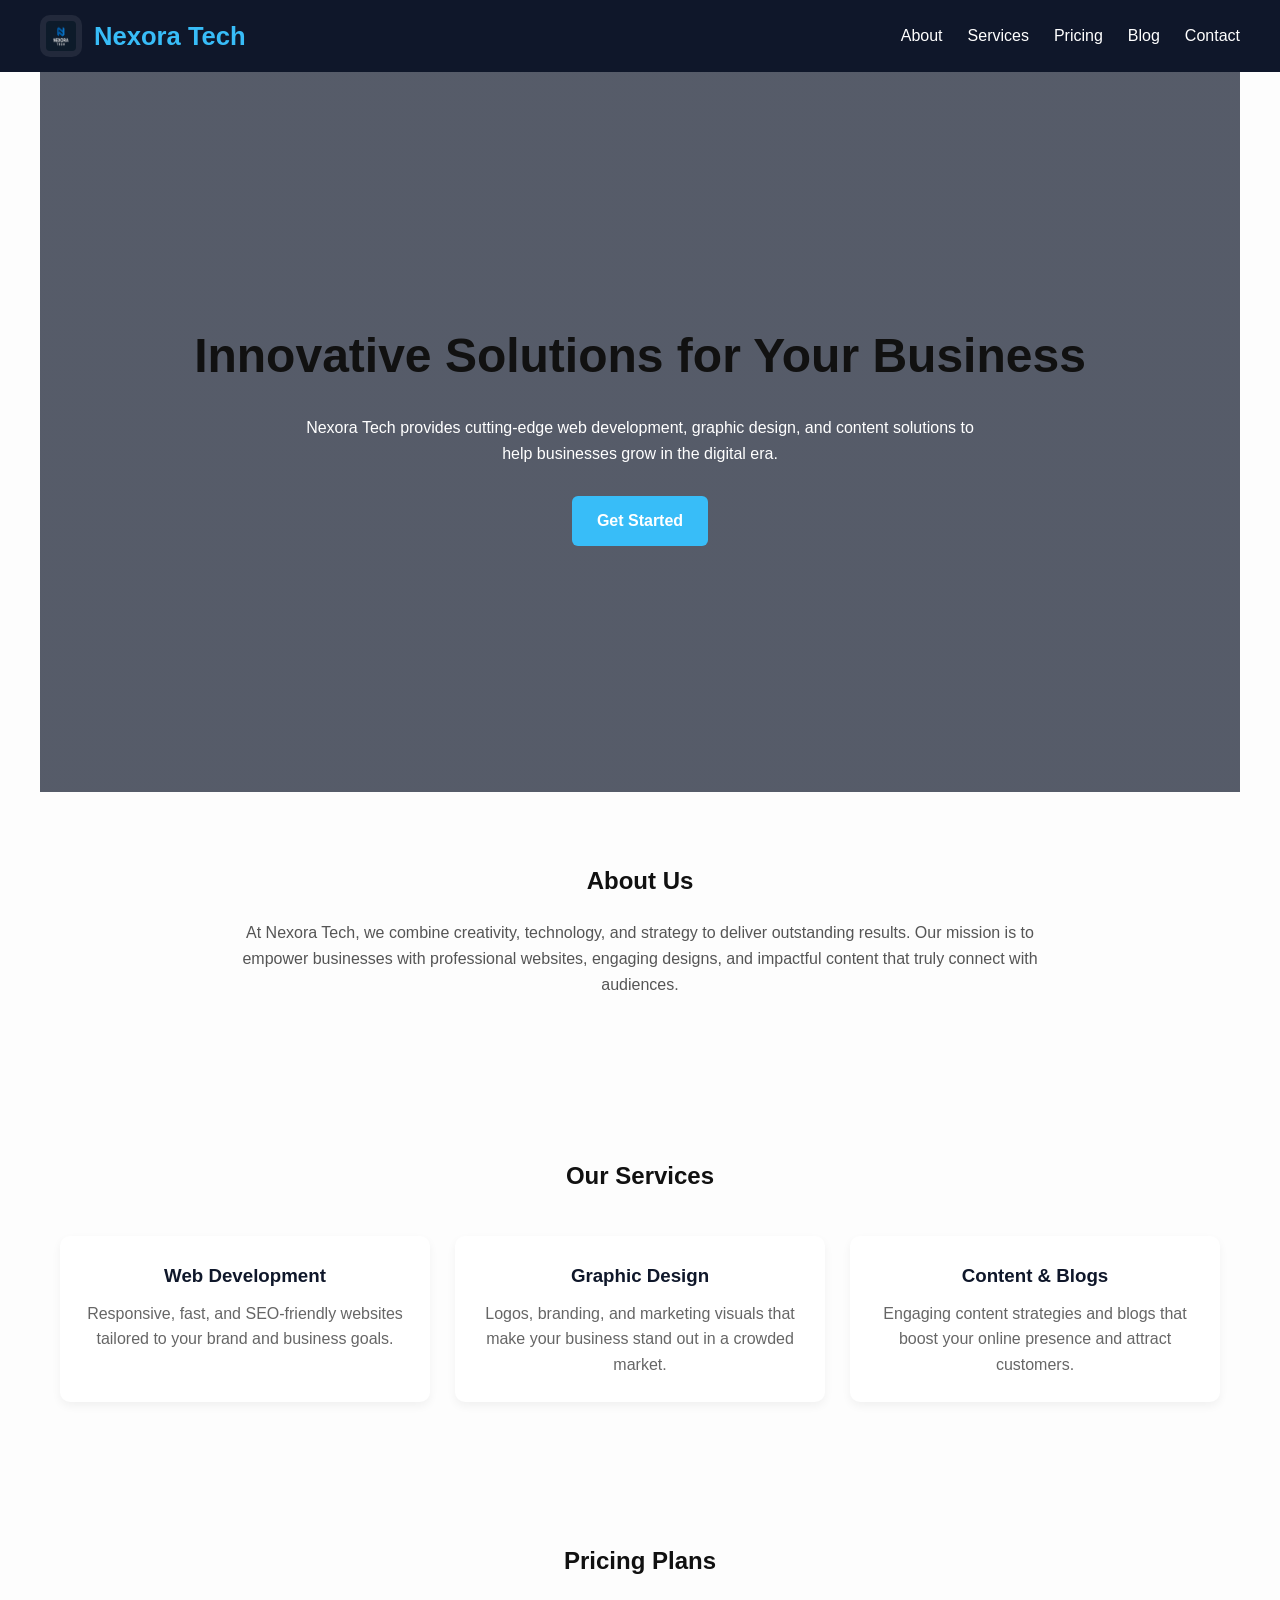
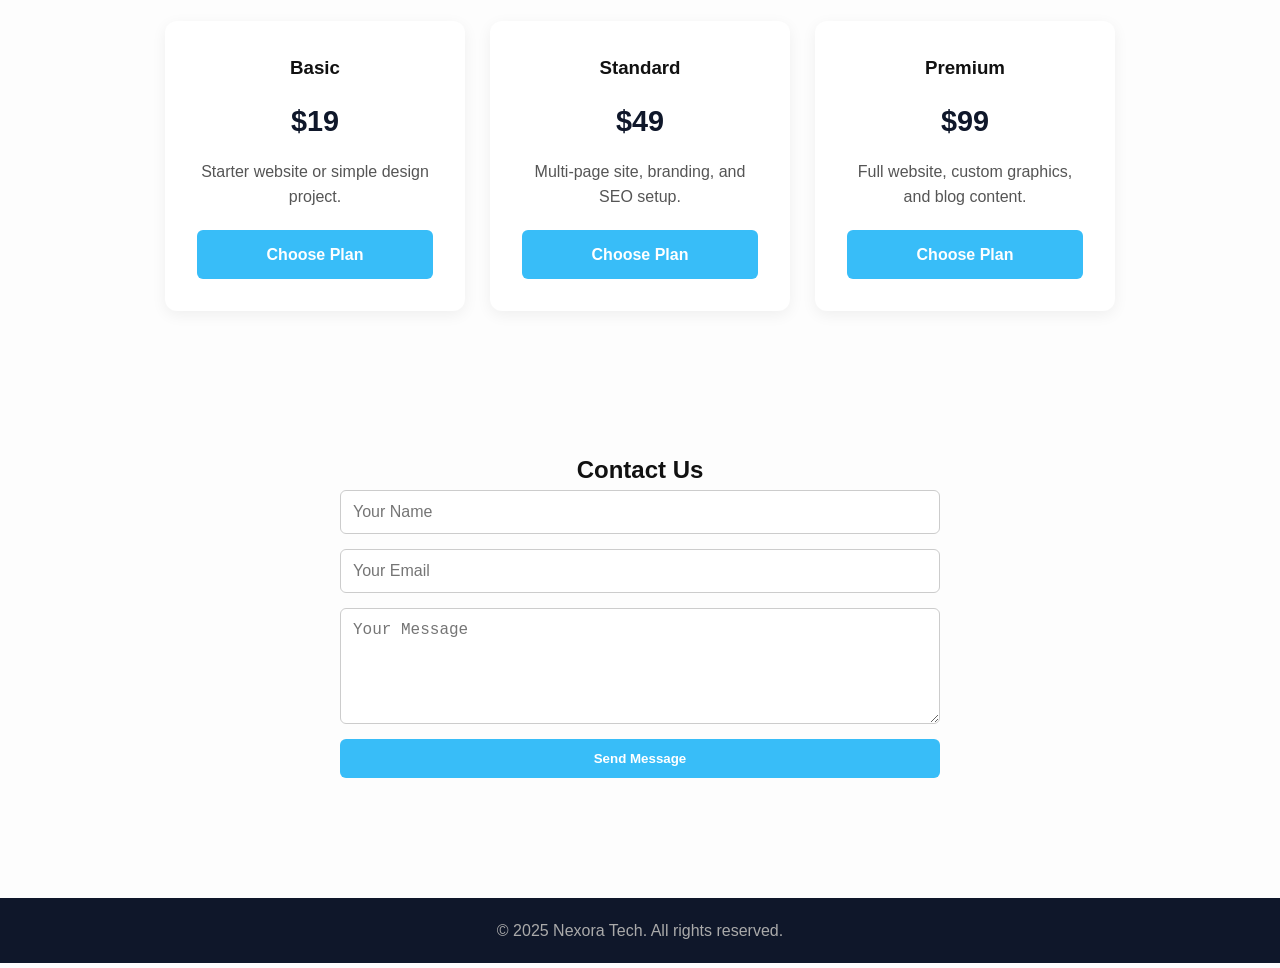
==== index.html @ 10546941 "Add files via upload" ====
<!DOCTYPE html>
<html lang="en">
<head>
  <meta charset="UTF-8">
  <meta name="viewport" content="width=device-width, initial-scale=1.0">
  <title>Nexoza Tech - Professional Services</title>
  <link rel="icon" type="/my com.ico" href="favicon.png">
  <link rel="icon" type="image/x-icon" href="com.ico">


  <style>
    /* ===== Global Styles ===== */
    * { margin: 0; padding: 0; box-sizing: border-box; }
    body { font-family: 'Segoe UI', Tahoma, Geneva, Verdana, sans-serif; color: #333; line-height: 1.6; background: #fdfdfd; }
    h1, h2, h3 { font-weight: 700; color: #111; }
    a { text-decoration: none; color: inherit; }
    section { padding: 70px 20px; max-width: 1200px; margin: auto; }

    /* ===== Header ===== */
    header {
      background: #0f172a;
      color: #fff;
      padding: 15px 40px;
      position: sticky;
      top: 0;
      z-index: 1000;
      display: flex;
      justify-content: space-between;
      align-items: center;
    }
    .brand {
      display: flex;
      align-items: center;
      gap: 12px;
    }
    .brand-logo {
      width: 42px;
      height: 42px;
      object-fit: contain;
      border-radius: 10px;
      background: rgba(255,255,255,0.08);
      padding: 6px;
    }
    header h1 { font-size: 1.6rem; color: #38bdf8; }
    header nav {
      display: flex;
      align-items: center;
    }
    nav ul { list-style: none; display: flex; gap: 25px; }
    nav ul li a { color: #fff; font-weight: 500; transition: color 0.3s; }
    nav ul li a:hover { color: #38bdf8; }
    .menu-toggle {
      display: none;
      border: 0;
      background: transparent;
      color: #fff;
      cursor: pointer;
      padding: 8px;
    }
    .menu-toggle span {
      display: block;
      width: 24px;
      height: 2px;
      margin: 5px 0;
      background: currentColor;
    }
    .menu-toggle:focus-visible, nav a:focus-visible {
      outline: 2px solid #38bdf8;
      outline-offset: 4px;
    }

    /* ===== Hero ===== */
    .hero {
      background: linear-gradient(rgba(15,23,42,0.7), rgba(15,23,42,0.7)), url('https://images.unsplash.com/photo-1556157382-97eda2d62296?q=80&w=1600&auto=format&fit=crop') no-repeat center/cover;
      color: #fff;
      height: 80vh;
      display: flex;
      align-items: center;
      justify-content: center;
      text-align: center;
      flex-direction: column;
      padding: 0 20px;
    }
    .hero h2 { font-size: 3rem; margin-bottom: 20px; }
    .hero p { max-width: 700px; margin-bottom: 30px; }
    .btn {
      display: inline-block;
      padding: 12px 25px;
      background: #38bdf8;
      color: #fff;
      border-radius: 6px;
      font-weight: 600;
      transition: background 0.3s;
    }
    .btn:hover { background: #0284c7; }

    /* ===== About ===== */
    .about { text-align: center; }
    .about p { max-width: 800px; margin: 20px auto; color: #555; }

    /* ===== Services ===== */
    .services { display: grid; grid-template-columns: repeat(auto-fit, minmax(280px, 1fr)); gap: 25px; margin-top: 40px; }
    .service {
      background: #fff;
      padding: 25px;
      border-radius: 10px;
      text-align: center;
      box-shadow: 0 4px 10px rgba(0,0,0,0.05);
      transition: transform 0.3s;
    }
    .service:hover { transform: translateY(-8px); }
    .service h3 { margin-bottom: 10px; color: #0f172a; }
    .service p { color: #666; }

    /* ===== Pricing ===== */
    .pricing { display: flex; flex-wrap: wrap; justify-content: center; gap: 25px; margin-top: 40px; }
    .plan {
      background: #fff;
      padding: 30px;
      border-radius: 12px;
      text-align: center;
      width: 300px;
      box-shadow: 0 4px 15px rgba(0,0,0,0.06);
      transition: transform 0.3s, border 0.3s;
      border: 2px solid transparent;
    }
    .plan:hover { transform: translateY(-8px); border: 2px solid #38bdf8; }
    .plan h3 { margin-bottom: 10px; }
    .plan .price { font-size: 1.8rem; margin: 15px 0; color: #0f172a; font-weight: bold; }
    .plan p { color: #555; margin-bottom: 20px; }
    .plan .btn { width: 100%; }

    /* ===== Contact ===== */
    .contact form { display: grid; gap: 15px; max-width: 600px; margin: auto; }
    .contact input, .contact textarea {
      padding: 12px;
      border: 1px solid #ccc;
      border-radius: 6px;
      font-size: 1rem;
    }
    .contact textarea { resize: vertical; }
    .contact button { border: none; }

    /* ===== Footer ===== */
    footer {
      background: #0f172a;
      color: #aaa;
      text-align: center;
      padding: 20px;
      margin-top: 50px;
    }
    footer p { color: #aaa; }

    /* ===== Responsive Layout ===== */
    @media (max-width: 768px) {
      header {
        padding: 15px 20px;
        position: sticky;
        flex-direction: row;
        gap: 0;
      }
      .menu-toggle { display: block; }
      header nav {
        display: none;
        position: absolute;
        top: 100%;
        left: 0;
        right: 0;
        padding: 12px 20px 18px;
        background: #0f172a;
        box-shadow: 0 8px 12px rgba(0,0,0,0.15);
      }
      header.menu-open nav { display: block; }
      nav ul {
        flex-direction: column;
        align-items: center;
        gap: 12px;
      }
      section { padding: 55px 20px; }
      .hero {
        min-height: 65vh;
        height: auto;
        padding: 70px 20px;
      }
      .hero h2 { font-size: clamp(2rem, 7vw, 2.6rem); }
      .services { grid-template-columns: repeat(auto-fit, minmax(240px, 1fr)); }
      .plan { width: min(100%, 400px); }
    }

    @media (max-width: 480px) {
      header { padding: 14px 16px; }
      header h1 { font-size: 1.4rem; }
      nav ul { gap: 12px; }
      nav ul li a { font-size: 0.9rem; }
      section { padding: 45px 16px; }
      .hero { min-height: 60vh; padding: 60px 16px; }
      .hero h2 { font-size: 2rem; }
      .hero p { margin-bottom: 24px; }
      .services { grid-template-columns: 1fr; gap: 16px; }
      .service, .plan { padding: 22px 18px; }
      .pricing { gap: 16px; }
      .contact input, .contact textarea { font-size: 16px; }
    }
  </style>
</head>
<body>

  <!-- Header -->
  <header>
    <div class="brand" aria-label="Nexora Tech brand logo and name">
      <img class="brand-logo" src="com.ico" alt="Nexora Tech logo">
      <h1>Nexora Tech</h1>
    </div>
    <button class="menu-toggle" type="button" aria-label="Open navigation menu" aria-expanded="false" aria-controls="main-navigation">
      <span></span>
      <span></span>
      <span></span>
    </button>
    <nav id="main-navigation">
      <ul>
        <li><a href="aboutpage.html">About</a></li>
        <li><a href="servicespage.html">Services</a></li>
        <li><a href="pricingpage.html">Pricing</a></li>
        <li><a href="blogpage.html">Blog</a></li>
        <li><a href="contactus page.html">Contact</a></li>
      </ul>
    </nav>
  </header>

  <!-- Hero -->
  <section class="hero">
    <h2>Innovative Solutions for Your Business</h2>
    <p>Nexora Tech provides cutting-edge web development, graphic design, and content solutions to help businesses grow in the digital era.</p>
    <a href="#contact" class="btn">Get Started</a>
  </section>

  <!-- About -->
  <section id="about" class="about">
    <h2>About Us</h2>
    <p>At Nexora Tech, we combine creativity, technology, and strategy to deliver outstanding results. Our mission is to empower businesses with professional websites, engaging designs, and impactful content that truly connect with audiences.</p>
  </section>

  <!-- Services -->
  <section id="services">
    <h2 style="text-align:center;">Our Services</h2>
    <div class="services">
      <div class="service">
        <h3>Web Development</h3>
        <p>Responsive, fast, and SEO-friendly websites tailored to your brand and business goals.</p>
      </div>
      <div class="service">
        <h3>Graphic Design</h3>
        <p>Logos, branding, and marketing visuals that make your business stand out in a crowded market.</p>
      </div>
      <div class="service">
        <h3>Content & Blogs</h3>
        <p>Engaging content strategies and blogs that boost your online presence and attract customers.</p>
      </div>
    </div>
  </section>

  <!-- Pricing -->
  <section id="pricing">
    <h2 style="text-align:center;">Pricing Plans</h2>
    <div class="pricing">
      <div class="plan">
        <h3>Basic</h3>
        <p class="price">$19</p>
        <p>Starter website or simple design project.</p>
        <a href="#contact" class="btn">Choose Plan</a>
      </div>
      <div class="plan">
        <h3>Standard</h3>
        <p class="price">$49</p>
        <p>Multi-page site, branding, and SEO setup.</p>
        <a href="#contact" class="btn">Choose Plan</a>
      </div>
      <div class="plan">
        <h3>Premium</h3>
        <p class="price">$99</p>
        <p>Full website, custom graphics, and blog content.</p>
        <a href="#contact" class="btn">Choose Plan</a>
      </div>
    </div>
  </section>

  <!-- Contact -->
  <section id="contact" class="contact">
    <h2 style="text-align:center;">Contact Us</h2>
    <form onsubmit="event.preventDefault(); alert('Thank you for contacting Nexoza Tech!')">
      <input type="text" placeholder="Your Name" required>
      <input type="email" placeholder="Your Email" required>
      <textarea rows="5" placeholder="Your Message" required></textarea>
      <button type="submit" class="btn">Send Message</button>
    </form>
  </section>

  <!-- Footer -->
  <footer>
    <p>&copy; 2025 Nexora Tech. All rights reserved.</p>
  </footer>

  <script>
    const header = document.querySelector('header');
    const menuToggle = document.querySelector('.menu-toggle');
    const navigationLinks = document.querySelectorAll('#main-navigation a');

    function closeMenu() {
      header.classList.remove('menu-open');
      menuToggle.setAttribute('aria-expanded', 'false');
      menuToggle.setAttribute('aria-label', 'Open navigation menu');
    }

    menuToggle.addEventListener('click', () => {
      const isOpen = menuToggle.getAttribute('aria-expanded') === 'true';
      header.classList.toggle('menu-open', !isOpen);
      menuToggle.setAttribute('aria-expanded', String(!isOpen));
      menuToggle.setAttribute('aria-label', isOpen ? 'Open navigation menu' : 'Close navigation menu');
    });

    navigationLinks.forEach(link => link.addEventListener('click', closeMenu));
    document.addEventListener('keydown', event => {
      if (event.key === 'Escape') closeMenu();
    });
  </script>
</body>
</html>
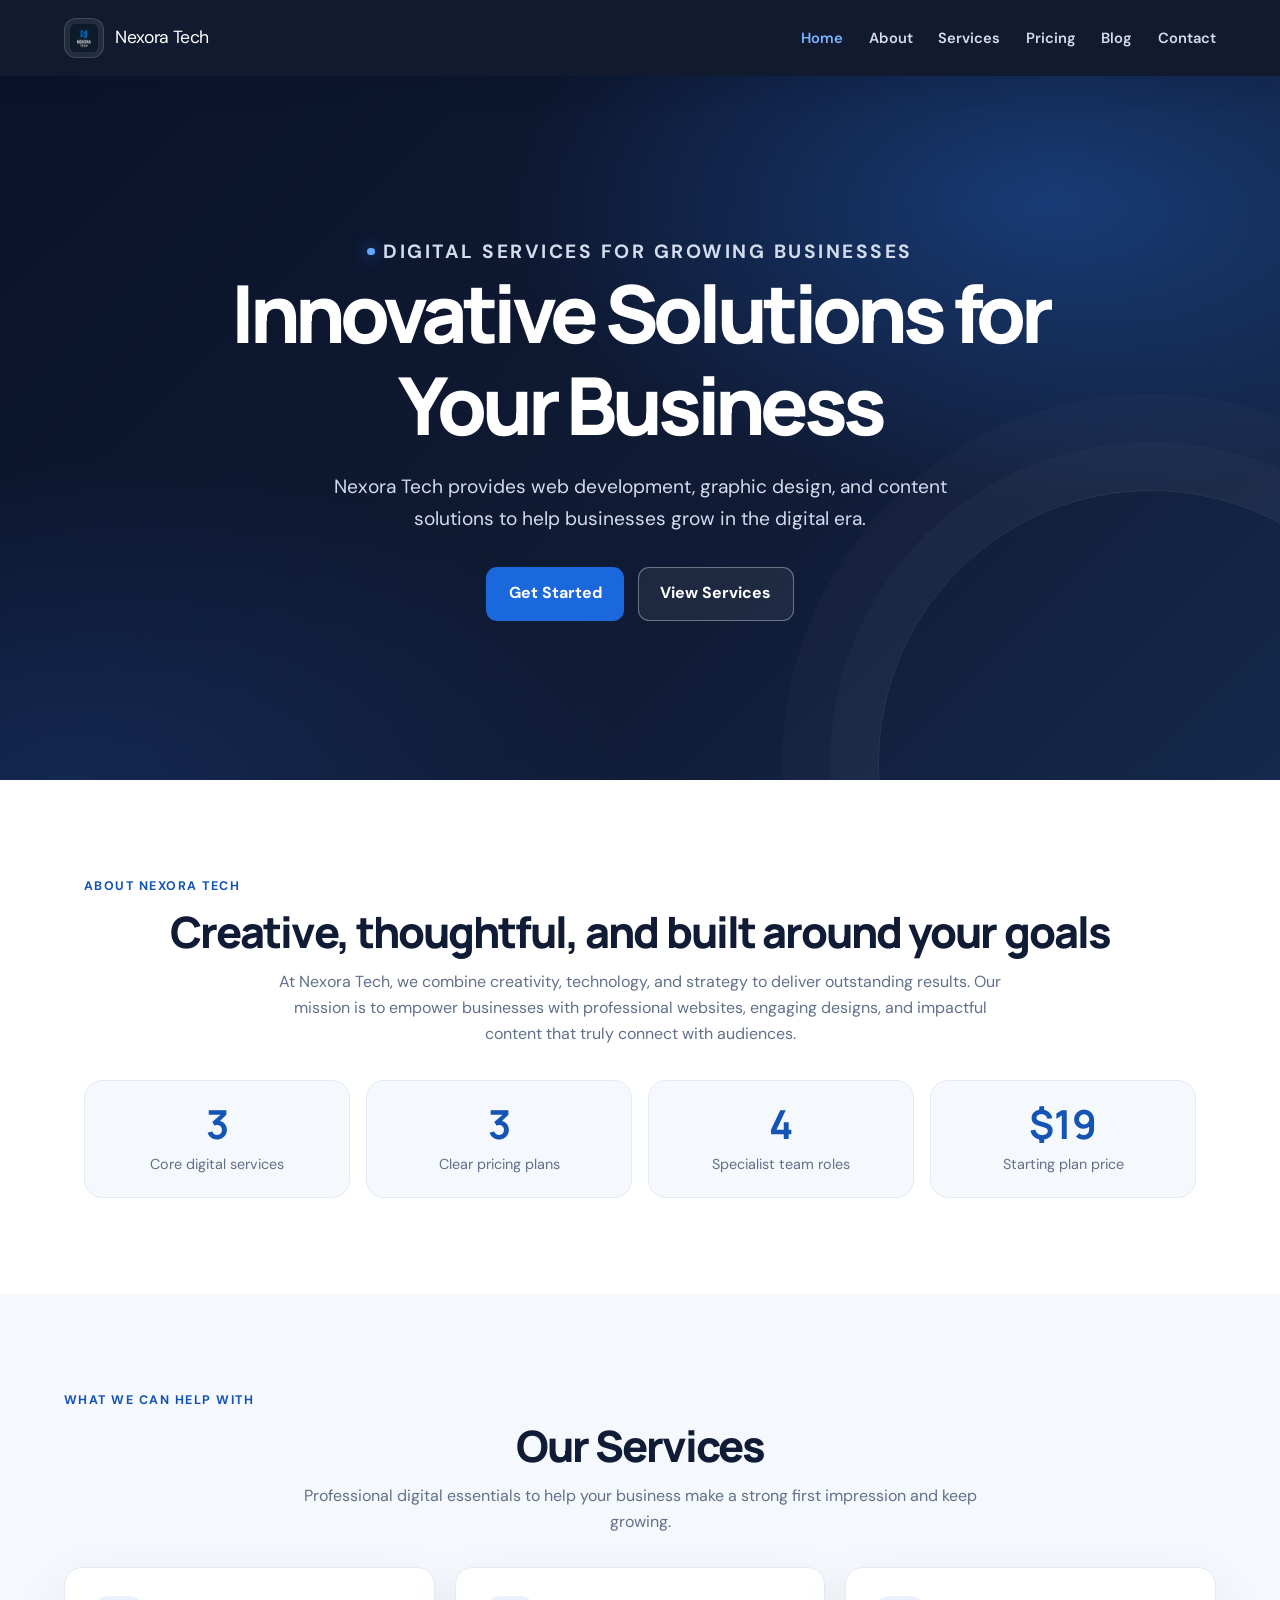
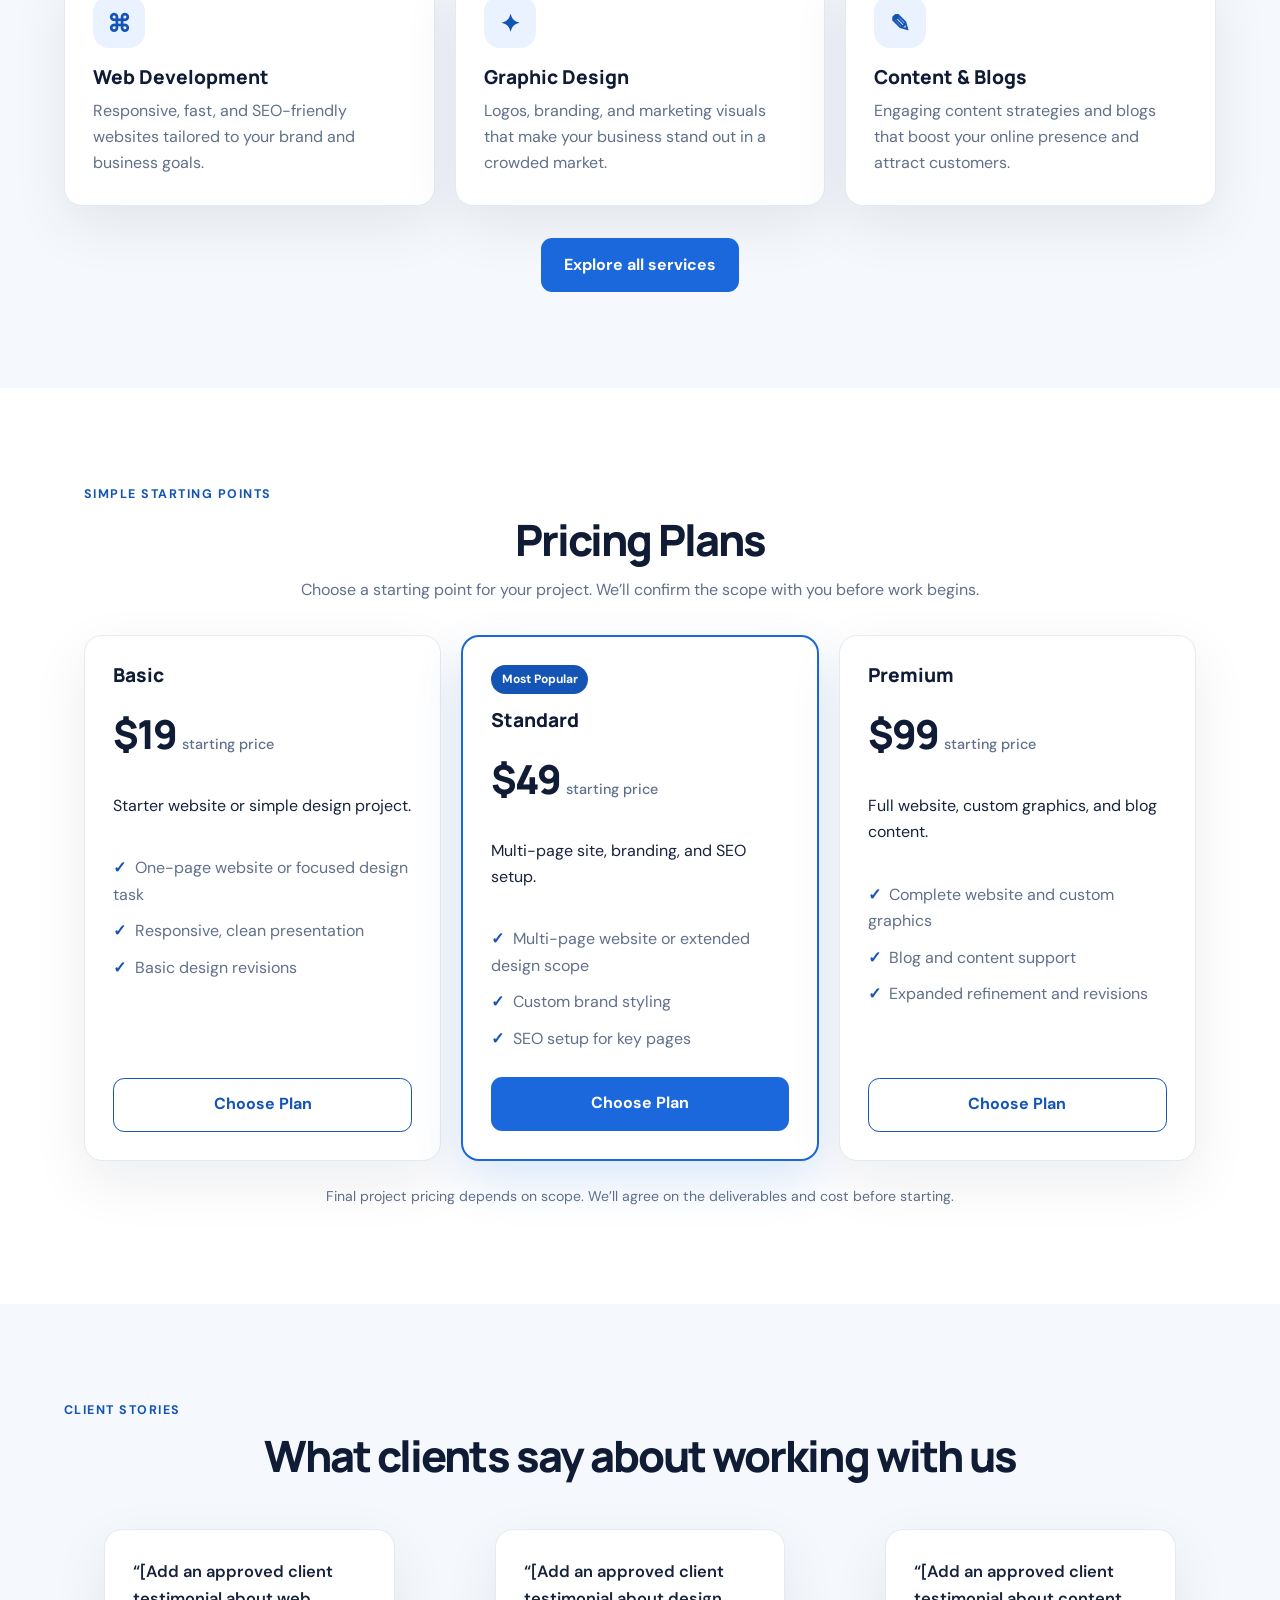
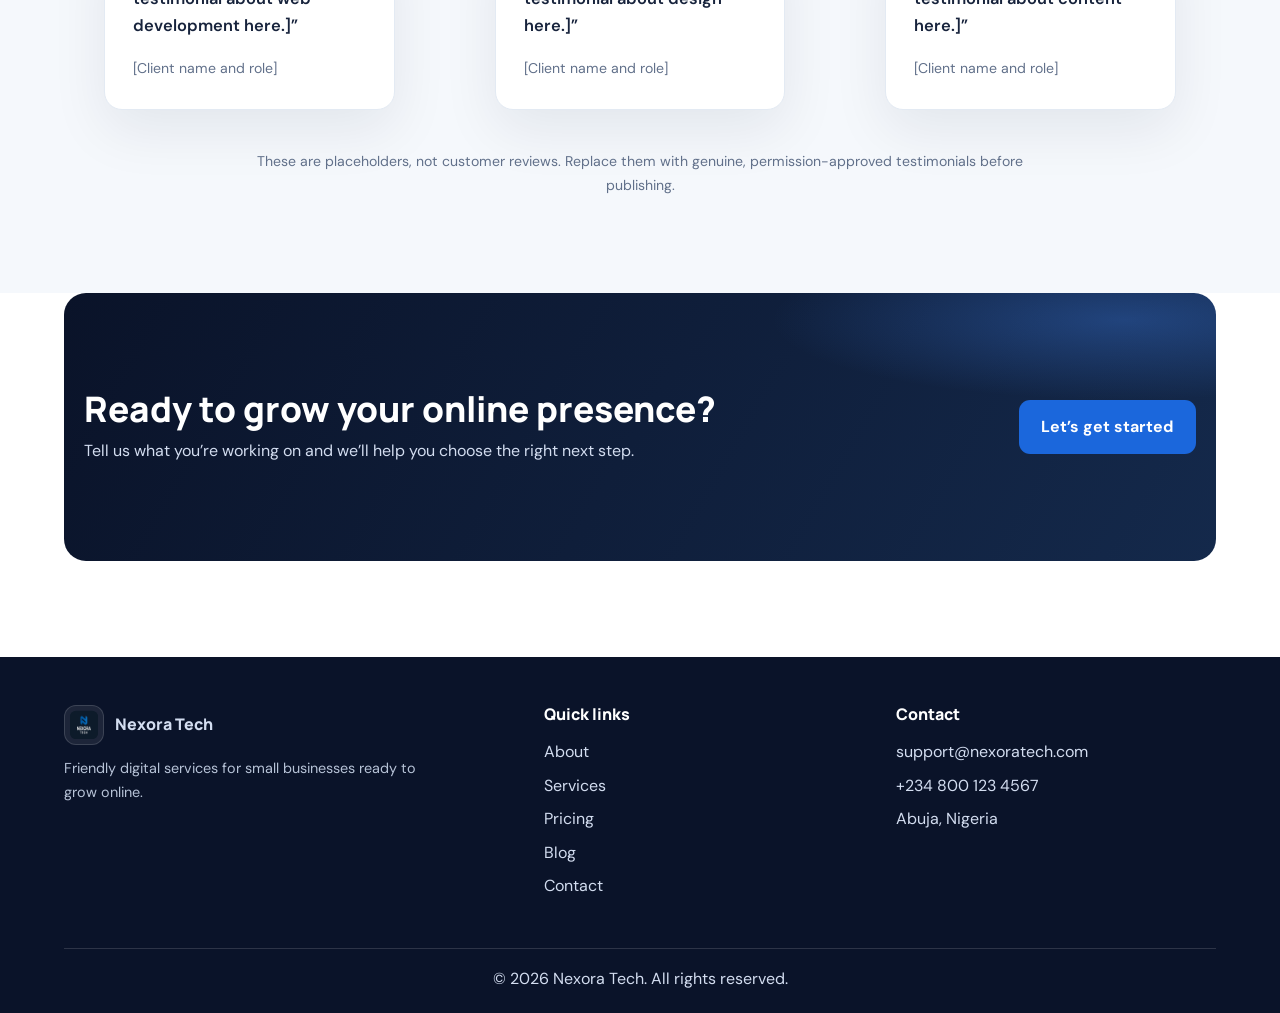
==== commit ffa16614: "Add contact page, JavaScript functionality, and styles - Created a new contact.html page with a form" ====
--- a/index.html
+++ b/index.html
@@ -1,327 +1,151 @@
- <!DOCTYPE html>
-<html lang="en">
-<head>
-  <meta charset="UTF-8">
-  <meta name="viewport" content="width=device-width, initial-scale=1.0">
-  <title>Nexoza Tech - Professional Services</title>
-  <link rel="icon" type="/my com.ico" href="favicon.png">
-  <link rel="icon" type="image/x-icon" href="com.ico">
-
-
-  <style>
-    /* ===== Global Styles ===== */
-    * { margin: 0; padding: 0; box-sizing: border-box; }
-    body { font-family: 'Segoe UI', Tahoma, Geneva, Verdana, sans-serif; color: #333; line-height: 1.6; background: #fdfdfd; }
-    h1, h2, h3 { font-weight: 700; color: #111; }
-    a { text-decoration: none; color: inherit; }
-    section { padding: 70px 20px; max-width: 1200px; margin: auto; }
-
-    /* ===== Header ===== */
-    header {
-      background: #0f172a;
-      color: #fff;
-      padding: 15px 40px;
-      position: sticky;
-      top: 0;
-      z-index: 1000;
-      display: flex;
-      justify-content: space-between;
-      align-items: center;
-    }
-    .brand {
-      display: flex;
-      align-items: center;
-      gap: 12px;
-    }
-    .brand-logo {
-      width: 42px;
-      height: 42px;
-      object-fit: contain;
-      border-radius: 10px;
-      background: rgba(255,255,255,0.08);
-      padding: 6px;
-    }
-    header h1 { font-size: 1.6rem; color: #38bdf8; }
-    header nav {
-      display: flex;
-      align-items: center;
-    }
-    nav ul { list-style: none; display: flex; gap: 25px; }
-    nav ul li a { color: #fff; font-weight: 500; transition: color 0.3s; }
-    nav ul li a:hover { color: #38bdf8; }
-    .menu-toggle {
-      display: none;
-      border: 0;
-      background: transparent;
-      color: #fff;
-      cursor: pointer;
-      padding: 8px;
-    }
-    .menu-toggle span {
-      display: block;
-      width: 24px;
-      height: 2px;
-      margin: 5px 0;
-      background: currentColor;
-    }
-    .menu-toggle:focus-visible, nav a:focus-visible {
-      outline: 2px solid #38bdf8;
-      outline-offset: 4px;
-    }
-
-    /* ===== Hero ===== */
-    .hero {
-      background: linear-gradient(rgba(15,23,42,0.7), rgba(15,23,42,0.7)), url('https://images.unsplash.com/photo-1556157382-97eda2d62296?q=80&w=1600&auto=format&fit=crop') no-repeat center/cover;
-      color: #fff;
-      height: 80vh;
-      display: flex;
-      align-items: center;
-      justify-content: center;
-      text-align: center;
-      flex-direction: column;
-      padding: 0 20px;
-    }
-    .hero h2 { font-size: 3rem; margin-bottom: 20px; }
-    .hero p { max-width: 700px; margin-bottom: 30px; }
-    .btn {
-      display: inline-block;
-      padding: 12px 25px;
-      background: #38bdf8;
-      color: #fff;
-      border-radius: 6px;
-      font-weight: 600;
-      transition: background 0.3s;
-    }
-    .btn:hover { background: #0284c7; }
-
-    /* ===== About ===== */
-    .about { text-align: center; }
-    .about p { max-width: 800px; margin: 20px auto; color: #555; }
-
-    /* ===== Services ===== */
-    .services { display: grid; grid-template-columns: repeat(auto-fit, minmax(280px, 1fr)); gap: 25px; margin-top: 40px; }
-    .service {
-      background: #fff;
-      padding: 25px;
-      border-radius: 10px;
-      text-align: center;
-      box-shadow: 0 4px 10px rgba(0,0,0,0.05);
-      transition: transform 0.3s;
-    }
-    .service:hover { transform: translateY(-8px); }
-    .service h3 { margin-bottom: 10px; color: #0f172a; }
-    .service p { color: #666; }
-
-    /* ===== Pricing ===== */
-    .pricing { display: flex; flex-wrap: wrap; justify-content: center; gap: 25px; margin-top: 40px; }
-    .plan {
-      background: #fff;
-      padding: 30px;
-      border-radius: 12px;
-      text-align: center;
-      width: 300px;
-      box-shadow: 0 4px 15px rgba(0,0,0,0.06);
-      transition: transform 0.3s, border 0.3s;
-      border: 2px solid transparent;
-    }
-    .plan:hover { transform: translateY(-8px); border: 2px solid #38bdf8; }
-    .plan h3 { margin-bottom: 10px; }
-    .plan .price { font-size: 1.8rem; margin: 15px 0; color: #0f172a; font-weight: bold; }
-    .plan p { color: #555; margin-bottom: 20px; }
-    .plan .btn { width: 100%; }
-
-    /* ===== Contact ===== */
-    .contact form { display: grid; gap: 15px; max-width: 600px; margin: auto; }
-    .contact input, .contact textarea {
-      padding: 12px;
-      border: 1px solid #ccc;
-      border-radius: 6px;
-      font-size: 1rem;
-    }
-    .contact textarea { resize: vertical; }
-    .contact button { border: none; }
-
-    /* ===== Footer ===== */
-    footer {
-      background: #0f172a;
-      color: #aaa;
-      text-align: center;
-      padding: 20px;
-      margin-top: 50px;
-    }
-    footer p { color: #aaa; }
-
-    /* ===== Responsive Layout ===== */
-    @media (max-width: 768px) {
-      header {
-        padding: 15px 20px;
-        position: sticky;
-        flex-direction: row;
-        gap: 0;
-      }
-      .menu-toggle { display: block; }
-      header nav {
-        display: none;
-        position: absolute;
-        top: 100%;
-        left: 0;
-        right: 0;
-        padding: 12px 20px 18px;
-        background: #0f172a;
-        box-shadow: 0 8px 12px rgba(0,0,0,0.15);
-      }
-      header.menu-open nav { display: block; }
-      nav ul {
-        flex-direction: column;
-        align-items: center;
-        gap: 12px;
-      }
-      section { padding: 55px 20px; }
-      .hero {
-        min-height: 65vh;
-        height: auto;
-        padding: 70px 20px;
-      }
-      .hero h2 { font-size: clamp(2rem, 7vw, 2.6rem); }
-      .services { grid-template-columns: repeat(auto-fit, minmax(240px, 1fr)); }
-      .plan { width: min(100%, 400px); }
-    }
-
-    @media (max-width: 480px) {
-      header { padding: 14px 16px; }
-      header h1 { font-size: 1.4rem; }
-      nav ul { gap: 12px; }
-      nav ul li a { font-size: 0.9rem; }
-      section { padding: 45px 16px; }
-      .hero { min-height: 60vh; padding: 60px 16px; }
-      .hero h2 { font-size: 2rem; }
-      .hero p { margin-bottom: 24px; }
-      .services { grid-template-columns: 1fr; gap: 16px; }
-      .service, .plan { padding: 22px 18px; }
-      .pricing { gap: 16px; }
-      .contact input, .contact textarea { font-size: 16px; }
-    }
-  </style>
-</head>
-<body>
-
-  <!-- Header -->
-  <header>
-    <div class="brand" aria-label="Nexora Tech brand logo and name">
-      <img class="brand-logo" src="com.ico" alt="Nexora Tech logo">
-      <h1>Nexora Tech</h1>
-    </div>
-    <button class="menu-toggle" type="button" aria-label="Open navigation menu" aria-expanded="false" aria-controls="main-navigation">
-      <span></span>
-      <span></span>
-      <span></span>
-    </button>
-    <nav id="main-navigation">
-      <ul>
-        <li><a href="aboutpage.html">About</a></li>
-        <li><a href="servicespage.html">Services</a></li>
-        <li><a href="pricingpage.html">Pricing</a></li>
-        <li><a href="blogpage.html">Blog</a></li>
-        <li><a href="contactus page.html">Contact</a></li>
-      </ul>
-    </nav>
-  </header>
-
-  <!-- Hero -->
-  <section class="hero">
-    <h2>Innovative Solutions for Your Business</h2>
-    <p>Nexora Tech provides cutting-edge web development, graphic design, and content solutions to help businesses grow in the digital era.</p>
-    <a href="#contact" class="btn">Get Started</a>
-  </section>
-
-  <!-- About -->
-  <section id="about" class="about">
-    <h2>About Us</h2>
-    <p>At Nexora Tech, we combine creativity, technology, and strategy to deliver outstanding results. Our mission is to empower businesses with professional websites, engaging designs, and impactful content that truly connect with audiences.</p>
-  </section>
-
-  <!-- Services -->
-  <section id="services">
-    <h2 style="text-align:center;">Our Services</h2>
-    <div class="services">
-      <div class="service">
-        <h3>Web Development</h3>
-        <p>Responsive, fast, and SEO-friendly websites tailored to your brand and business goals.</p>
-      </div>
-      <div class="service">
-        <h3>Graphic Design</h3>
-        <p>Logos, branding, and marketing visuals that make your business stand out in a crowded market.</p>
-      </div>
-      <div class="service">
-        <h3>Content & Blogs</h3>
-        <p>Engaging content strategies and blogs that boost your online presence and attract customers.</p>
-      </div>
-    </div>
-  </section>
-
-  <!-- Pricing -->
-  <section id="pricing">
-    <h2 style="text-align:center;">Pricing Plans</h2>
-    <div class="pricing">
-      <div class="plan">
-        <h3>Basic</h3>
-        <p class="price">$19</p>
-        <p>Starter website or simple design project.</p>
-        <a href="#contact" class="btn">Choose Plan</a>
-      </div>
-      <div class="plan">
-        <h3>Standard</h3>
-        <p class="price">$49</p>
-        <p>Multi-page site, branding, and SEO setup.</p>
-        <a href="#contact" class="btn">Choose Plan</a>
-      </div>
-      <div class="plan">
-        <h3>Premium</h3>
-        <p class="price">$99</p>
-        <p>Full website, custom graphics, and blog content.</p>
-        <a href="#contact" class="btn">Choose Plan</a>
-      </div>
-    </div>
-  </section>
-
-  <!-- Contact -->
-  <section id="contact" class="contact">
-    <h2 style="text-align:center;">Contact Us</h2>
-    <form onsubmit="event.preventDefault(); alert('Thank you for contacting Nexoza Tech!')">
-      <input type="text" placeholder="Your Name" required>
-      <input type="email" placeholder="Your Email" required>
-      <textarea rows="5" placeholder="Your Message" required></textarea>
-      <button type="submit" class="btn">Send Message</button>
-    </form>
-  </section>
-
-  <!-- Footer -->
-  <footer>
-    <p>&copy; 2025 Nexora Tech. All rights reserved.</p>
-  </footer>
-
-  <script>
-    const header = document.querySelector('header');
-    const menuToggle = document.querySelector('.menu-toggle');
-    const navigationLinks = document.querySelectorAll('#main-navigation a');
-
-    function closeMenu() {
-      header.classList.remove('menu-open');
-      menuToggle.setAttribute('aria-expanded', 'false');
-      menuToggle.setAttribute('aria-label', 'Open navigation menu');
-    }
-
-    menuToggle.addEventListener('click', () => {
-      const isOpen = menuToggle.getAttribute('aria-expanded') === 'true';
-      header.classList.toggle('menu-open', !isOpen);
-      menuToggle.setAttribute('aria-expanded', String(!isOpen));
-      menuToggle.setAttribute('aria-label', isOpen ? 'Open navigation menu' : 'Close navigation menu');
-    });
-
-    navigationLinks.forEach(link => link.addEventListener('click', closeMenu));
-    document.addEventListener('keydown', event => {
-      if (event.key === 'Escape') closeMenu();
-    });
-  </script>
-</body>
-</html>
+<!DOCTYPE html>
+<html lang="en">
+<head>
+  <meta charset="UTF-8">
+  <meta name="viewport" content="width=device-width, initial-scale=1.0">
+  <meta name="description" content="Nexora Tech helps small businesses grow with professional web development, graphic design, and content services.">
+  <title>Nexora Tech | Digital Services for Small Businesses</title>
+  <link rel="icon" href="com.ico" type="image/x-icon">
+  <link rel="preconnect" href="https://fonts.googleapis.com">
+  <link rel="preconnect" href="https://fonts.gstatic.com" crossorigin>
+  <link href="https://fonts.googleapis.com/css2?family=DM+Sans:wght@400;500;600;700&family=Manrope:wght@500;600;700;800&display=swap" rel="stylesheet">
+  <link rel="stylesheet" href="style.css">
+</head>
+<body>
+  <header class="site-header">
+    <a class="brand" href="index.html" aria-label="Nexora Tech home">
+      <img class="brand-logo" src="com.ico" alt="">
+      <span class="brand-name">Nexora Tech</span>
+    </a>
+    <button class="menu-toggle" type="button" aria-label="Open navigation menu" aria-expanded="false" aria-controls="main-navigation">
+      <span></span><span></span><span></span>
+    </button>
+    <nav id="main-navigation" aria-label="Main navigation">
+      <ul>
+        <li><a href="index.html" aria-current="page">Home</a></li>
+        <li><a href="aboutpage.html">About</a></li>
+        <li><a href="servicespage.html">Services</a></li>
+        <li><a href="pricingpage.html">Pricing</a></li>
+        <li><a href="blogpage.html">Blog</a></li>
+        <li><a href="contact.html">Contact</a></li>
+      </ul>
+    </nav>
+  </header>
+
+  <main>
+    <section class="hero" aria-labelledby="hero-title">
+      <div class="hero-content">
+        <p class="hero-eyebrow">Digital services for growing businesses</p>
+        <h1 id="hero-title">Innovative Solutions for Your Business</h1>
+        <p>Nexora Tech provides web development, graphic design, and content solutions to help businesses grow in the digital era.</p>
+        <div class="hero-actions">
+          <a href="contact.html" class="btn">Get Started</a>
+          <a href="servicespage.html" class="btn btn-secondary">View Services</a>
+        </div>
+      </div>
+    </section>
+
+    <section id="about" aria-labelledby="about-title">
+      <p class="eyebrow">About Nexora Tech</p>
+      <h2 class="section-title" id="about-title">Creative, thoughtful, and built around your goals</h2>
+      <p class="section-lead">At Nexora Tech, we combine creativity, technology, and strategy to deliver outstanding results. Our mission is to empower businesses with professional websites, engaging designs, and impactful content that truly connect with audiences.</p>
+      <div class="stats-grid">
+        <div class="stat-card reveal"><strong>3</strong><span>Core digital services</span></div>
+        <div class="stat-card reveal"><strong>3</strong><span>Clear pricing plans</span></div>
+        <div class="stat-card reveal"><strong>4</strong><span>Specialist team roles</span></div>
+        <div class="stat-card reveal"><strong>$19</strong><span>Starting plan price</span></div>
+      </div>
+    </section>
+
+    <section class="section-soft" id="services" aria-labelledby="services-title">
+      <p class="eyebrow">What we can help with</p>
+      <h2 class="section-title" id="services-title">Our Services</h2>
+      <p class="section-lead">Professional digital essentials to help your business make a strong first impression and keep growing.</p>
+      <div class="service-grid">
+        <article class="service-card reveal">
+          <span class="service-icon" aria-hidden="true">⌘</span>
+          <h3>Web Development</h3>
+          <p>Responsive, fast, and SEO-friendly websites tailored to your brand and business goals.</p>
+        </article>
+        <article class="service-card reveal">
+          <span class="service-icon" aria-hidden="true">✦</span>
+          <h3>Graphic Design</h3>
+          <p>Logos, branding, and marketing visuals that make your business stand out in a crowded market.</p>
+        </article>
+        <article class="service-card reveal">
+          <span class="service-icon" aria-hidden="true">✎</span>
+          <h3>Content &amp; Blogs</h3>
+          <p>Engaging content strategies and blogs that boost your online presence and attract customers.</p>
+        </article>
+      </div>
+      <div class="hero-actions"><a class="btn" href="servicespage.html">Explore all services</a></div>
+    </section>
+
+    <section id="pricing" aria-labelledby="pricing-title">
+      <p class="eyebrow">Simple starting points</p>
+      <h2 class="section-title" id="pricing-title">Pricing Plans</h2>
+      <p class="section-lead">Choose a starting point for your project. We’ll confirm the scope with you before work begins.</p>
+      <div class="price-grid">
+        <article class="price-card reveal">
+          <h3>Basic</h3>
+          <p class="price">$19 <small>starting price</small></p>
+          <p>Starter website or simple design project.</p>
+          <ul class="feature-list"><li>One-page website or focused design task</li><li>Responsive, clean presentation</li><li>Basic design revisions</li></ul>
+          <a href="contact.html" class="btn btn-secondary">Choose Plan</a>
+        </article>
+        <article class="price-card popular reveal">
+          <span class="popular-label">Most Popular</span>
+          <h3>Standard</h3>
+          <p class="price">$49 <small>starting price</small></p>
+          <p>Multi-page site, branding, and SEO setup.</p>
+          <ul class="feature-list"><li>Multi-page website or extended design scope</li><li>Custom brand styling</li><li>SEO setup for key pages</li></ul>
+          <a href="contact.html" class="btn">Choose Plan</a>
+        </article>
+        <article class="price-card reveal">
+          <h3>Premium</h3>
+          <p class="price">$99 <small>starting price</small></p>
+          <p>Full website, custom graphics, and blog content.</p>
+          <ul class="feature-list"><li>Complete website and custom graphics</li><li>Blog and content support</li><li>Expanded refinement and revisions</li></ul>
+          <a href="contact.html" class="btn btn-secondary">Choose Plan</a>
+        </article>
+      </div>
+      <p class="testimonial-note">Final project pricing depends on scope. We’ll agree on the deliverables and cost before starting.</p>
+    </section>
+
+    <section class="section-soft" aria-labelledby="testimonials-title">
+      <p class="eyebrow">Client stories</p>
+      <h2 class="section-title" id="testimonials-title">What clients say about working with us</h2>
+      <div class="testimonial-grid">
+        <figure class="testimonial-card reveal">
+          <blockquote>“[Add an approved client testimonial about web development here.]”</blockquote>
+          <figcaption><cite>[Client name and role]</cite></figcaption>
+        </figure>
+        <figure class="testimonial-card reveal">
+          <blockquote>“[Add an approved client testimonial about design here.]”</blockquote>
+          <figcaption><cite>[Client name and role]</cite></figcaption>
+        </figure>
+        <figure class="testimonial-card reveal">
+          <blockquote>“[Add an approved client testimonial about content here.]”</blockquote>
+          <figcaption><cite>[Client name and role]</cite></figcaption>
+        </figure>
+      </div>
+      <p class="testimonial-note">These are placeholders, not customer reviews. Replace them with genuine, permission-approved testimonials before publishing.</p>
+    </section>
+
+    <section class="cta-banner" aria-labelledby="cta-title">
+      <div><h2 id="cta-title">Ready to grow your online presence?</h2><p>Tell us what you’re working on and we’ll help you choose the right next step.</p></div>
+      <a class="btn" href="contact.html">Let’s get started</a>
+    </section>
+  </main>
+
+  <footer class="site-footer">
+    <div class="footer-inner">
+      <div><a class="footer-brand" href="index.html"><img class="brand-logo" src="com.ico" alt="">Nexora Tech</a><p>Friendly digital services for small businesses ready to grow online.</p></div>
+      <div><h2>Quick links</h2><ul class="footer-links"><li><a href="aboutpage.html">About</a></li><li><a href="servicespage.html">Services</a></li><li><a href="pricingpage.html">Pricing</a></li><li><a href="blogpage.html">Blog</a></li><li><a href="contact.html">Contact</a></li></ul></div>
+      <div><h2>Contact</h2><ul class="footer-links"><li><a href="mailto:support@nexoratech.com">support@nexoratech.com</a></li><li><a href="tel:+2348001234567">+234 800 123 4567</a></li><li>Abuja, Nigeria</li></ul></div>
+    </div>
+    <p class="copyright">&copy; <span data-current-year>2026</span> Nexora Tech. All rights reserved.</p>
+  </footer>
+  <script src="script.js" defer></script>
+</body>
+</html>
--- a/style.css
+++ b/style.css
@@ -0,0 +1,839 @@
+:root {
+  color-scheme: light;
+  --color-navy: #101b35;
+  --color-navy-deep: #0a1329;
+  --color-blue: #1b67dc;
+  --color-blue-dark: #1454b4;
+  --color-ink: #17233c;
+  --color-muted: #61708a;
+  --color-surface: #ffffff;
+  --color-page: #f5f8fc;
+  --color-border: #e3eaf3;
+  --font-body: "DM Sans", sans-serif;
+  --font-heading: "Manrope", sans-serif;
+  --space-section: clamp(3.5rem, 8vw, 6rem);
+  --radius-card: 1.125rem;
+  --radius-button: 0.7rem;
+  --shadow-card: 0 1.25rem 3.5rem rgba(16, 27, 53, 0.08);
+  --shadow-nav: 0 0.5rem 1.75rem rgba(10, 19, 41, 0.12);
+  --container-width: 72rem;
+}
+
+* {
+  box-sizing: border-box;
+}
+
+html {
+  scroll-behavior: smooth;
+}
+
+body {
+  margin: 0;
+  color: var(--color-ink);
+  background: var(--color-surface);
+  font-family: var(--font-body);
+  line-height: 1.65;
+  -webkit-font-smoothing: antialiased;
+}
+
+h1,
+h2,
+h3 {
+  margin-top: 0;
+  color: var(--color-navy);
+  font-family: var(--font-heading);
+  font-weight: 800;
+  line-height: 1.15;
+}
+
+a {
+  color: inherit;
+  text-decoration: none;
+}
+
+button,
+a,
+input,
+textarea {
+  font: inherit;
+}
+
+a:focus-visible,
+button:focus-visible {
+  outline: 3px solid var(--color-blue-dark);
+  outline-offset: 4px;
+}
+
+.site-header a:focus-visible,
+.site-header button:focus-visible,
+.hero a:focus-visible {
+  outline-color: #a9ccff;
+}
+
+img {
+  max-width: 100%;
+}
+
+.site-header {
+  position: sticky;
+  z-index: 20;
+  top: 0;
+  display: flex;
+  min-height: 4.75rem;
+  align-items: center;
+  justify-content: space-between;
+  padding: 0.75rem max(1.25rem, calc((100vw - var(--container-width)) / 2));
+  color: #fff;
+  background: rgba(10, 19, 41, 0.97);
+  box-shadow: var(--shadow-nav);
+  backdrop-filter: blur(12px);
+}
+
+.brand {
+  display: inline-flex;
+  align-items: center;
+  gap: 0.7rem;
+}
+
+.brand-logo {
+  width: 2.5rem;
+  height: 2.5rem;
+  padding: 0.3rem;
+  border: 1px solid rgba(255, 255, 255, 0.14);
+  border-radius: 0.75rem;
+  background: rgba(255, 255, 255, 0.08);
+  object-fit: contain;
+}
+
+.site-header .brand-name {
+  margin: 0;
+  color: #fff;
+  font-size: 1.1rem;
+  letter-spacing: -0.035em;
+}
+
+.site-header nav ul {
+  display: flex;
+  align-items: center;
+  gap: clamp(0.85rem, 2vw, 1.6rem);
+  margin: 0;
+  padding: 0;
+  list-style: none;
+}
+
+.site-header nav a {
+  display: inline-block;
+  padding: 0.55rem 0;
+  color: #d3ddf0;
+  font-size: 0.92rem;
+  font-weight: 600;
+  transition: color 180ms ease;
+}
+
+.site-header nav a:hover,
+.site-header nav a[aria-current="page"] {
+  color: #79b4ff;
+}
+
+.menu-toggle {
+  display: none;
+  padding: 0.55rem;
+  border: 1px solid rgba(255, 255, 255, 0.22);
+  border-radius: 0.6rem;
+  color: #fff;
+  background: transparent;
+  cursor: pointer;
+}
+
+.menu-toggle span {
+  display: block;
+  width: 1.35rem;
+  height: 2px;
+  margin: 0.25rem 0;
+  border-radius: 2px;
+  background: currentColor;
+}
+
+.hero {
+  position: relative;
+  display: grid;
+  min-height: min(44rem, calc(100svh - 4.75rem));
+  place-items: center;
+  overflow: hidden;
+  padding: 5rem 1.25rem;
+  color: #fff;
+  background:
+    radial-gradient(ellipse at 82% 18%, rgba(40, 120, 240, 0.34), transparent 34rem),
+    radial-gradient(ellipse at 5% 100%, rgba(38, 89, 180, 0.24), transparent 35rem),
+    linear-gradient(135deg, var(--color-navy-deep), var(--color-navy) 60%, #14294b);
+  text-align: center;
+}
+
+.hero::after {
+  position: absolute;
+  right: -9rem;
+  bottom: -16rem;
+  width: 34rem;
+  height: 34rem;
+  border: 1px solid rgba(255, 255, 255, 0.09);
+  border-radius: 50%;
+  box-shadow: 0 0 0 3rem rgba(255, 255, 255, 0.025), 0 0 0 6rem rgba(255, 255, 255, 0.02);
+  content: "";
+  pointer-events: none;
+}
+
+.hero-content {
+  position: relative;
+  z-index: 1;
+  width: min(100%, 53rem);
+}
+
+.hero-eyebrow {
+  display: inline-flex;
+  align-items: center;
+  gap: 0.55rem;
+  margin: 0 0 1.25rem;
+  color: #a9ccff;
+  font-size: 0.78rem;
+  font-weight: 700;
+  letter-spacing: 0.13em;
+  text-transform: uppercase;
+}
+
+.hero-eyebrow::before {
+  width: 0.45rem;
+  height: 0.45rem;
+  border-radius: 50%;
+  background: #64a7ff;
+  box-shadow: 0 0 1rem #2878f0;
+  content: "";
+}
+
+.hero h1,
+.hero h2 {
+  margin-bottom: 1.25rem;
+  color: #fff;
+  font-size: clamp(2.6rem, 7vw, 5rem);
+  letter-spacing: -0.065em;
+}
+
+.hero p {
+  max-width: 42rem;
+  margin: 0 auto;
+  color: #d2dced;
+  font-size: clamp(1rem, 2vw, 1.2rem);
+}
+
+.hero-actions {
+  display: flex;
+  flex-wrap: wrap;
+  justify-content: center;
+  gap: 0.85rem;
+  margin-top: 2rem;
+}
+
+.btn {
+  display: inline-flex;
+  min-height: 3.15rem;
+  align-items: center;
+  justify-content: center;
+  padding: 0.8rem 1.35rem;
+  border: 1px solid transparent;
+  border-radius: var(--radius-button);
+  color: #fff;
+  background: var(--color-blue);
+  font-weight: 700;
+  transition: transform 180ms ease, background-color 180ms ease, border-color 180ms ease;
+}
+
+.btn:hover {
+  transform: translateY(-2px);
+  background: var(--color-blue-dark);
+}
+
+.btn-secondary {
+  border-color: rgba(255, 255, 255, 0.35);
+  color: #fff;
+  background: rgba(255, 255, 255, 0.06);
+}
+
+.btn-secondary:hover {
+  border-color: rgba(255, 255, 255, 0.6);
+  background: rgba(255, 255, 255, 0.13);
+}
+
+section:not(.hero) {
+  max-width: var(--container-width);
+  margin: 0 auto;
+  padding: var(--space-section) 1.25rem;
+}
+
+@media (max-width: 760px) {
+  .site-header {
+    min-height: 4.25rem;
+  }
+
+  .menu-toggle {
+    display: block;
+  }
+
+  .site-header nav {
+    position: absolute;
+    top: 100%;
+    right: 0;
+    left: 0;
+    display: none;
+    padding: 0.5rem 1.25rem 1.25rem;
+    background: var(--color-navy-deep);
+    box-shadow: var(--shadow-nav);
+  }
+
+  .site-header.menu-open nav {
+    display: block;
+  }
+
+  .site-header nav ul {
+    align-items: stretch;
+    flex-direction: column;
+    gap: 0.25rem;
+  }
+
+  .site-header nav a {
+    display: block;
+    padding: 0.65rem 0;
+  }
+
+  .hero {
+    min-height: max(37rem, min(42rem, calc(100svh - 4.25rem)));
+    padding: 4rem 1.25rem;
+  }
+
+  section:not(.hero) {
+    padding-right: 1.25rem;
+    padding-left: 1.25rem;
+  }
+}
+
+@media (max-width: 440px) {
+  .hero-actions {
+    align-items: stretch;
+    flex-direction: column;
+  }
+
+  .hero-actions .btn {
+    width: 100%;
+  }
+}
+
+.page-hero {
+  min-height: clamp(20rem, 34vw, 27rem);
+  text-align: left;
+}
+
+.page-hero .hero-content {
+  width: min(100%, var(--container-width));
+  margin: 0 auto;
+}
+
+.page-hero h1,
+.page-hero h2 {
+  max-width: 48rem;
+  font-size: clamp(2.4rem, 6vw, 4rem);
+}
+
+.page-hero p:not(.hero-eyebrow) {
+  max-width: 42rem;
+  margin-left: 0;
+  text-align: left;
+}
+
+.eyebrow {
+  margin: 0 0 0.65rem;
+  color: var(--color-blue-dark);
+  font-size: 0.78rem;
+  font-weight: 700;
+  letter-spacing: 0.12em;
+  text-transform: uppercase;
+}
+
+.section-title {
+  margin-bottom: 0.75rem;
+  font-size: clamp(1.8rem, 4vw, 2.7rem);
+  letter-spacing: -0.045em;
+  text-align: center;
+}
+
+.section-lead {
+  max-width: 46rem;
+  margin: 0 auto;
+  color: var(--color-muted);
+  text-align: center;
+}
+
+.content-grid,
+.service-grid,
+.team-grid,
+.blog-grid,
+.price-grid,
+.testimonial-grid,
+.contact-grid {
+  display: grid;
+  grid-template-columns: repeat(3, minmax(0, 1fr));
+  gap: 1.25rem;
+  margin-top: 2rem;
+}
+
+.content-card,
+.service-card,
+.team-card,
+.blog-card,
+.price-card,
+.testimonial-card,
+.contact-card {
+  min-width: 0;
+  padding: clamp(1.25rem, 3vw, 1.75rem);
+  border: 1px solid var(--color-border);
+  border-radius: var(--radius-card);
+  background: var(--color-surface);
+  box-shadow: var(--shadow-card);
+}
+
+.content-card h3,
+.service-card h3,
+.team-card h3,
+.blog-card h3,
+.price-card h3,
+.contact-card h3 {
+  margin-bottom: 0.6rem;
+  font-size: 1.2rem;
+}
+
+.content-card p,
+.service-card p,
+.team-card p,
+.blog-card p,
+.contact-card p {
+  margin: 0;
+  color: var(--color-muted);
+}
+
+.service-card,
+.team-card,
+.blog-card,
+.price-card {
+  transition: transform 200ms ease, box-shadow 200ms ease;
+}
+
+.service-card:hover,
+.team-card:hover,
+.blog-card:hover,
+.price-card:hover {
+  transform: translateY(-5px);
+  box-shadow: 0 1.5rem 3.5rem rgba(16, 27, 53, 0.13);
+}
+
+.service-icon {
+  display: grid;
+  width: 3.25rem;
+  height: 3.25rem;
+  place-items: center;
+  margin-bottom: 1.1rem;
+  border-radius: 1rem;
+  color: var(--color-blue-dark);
+  background: #eaf2ff;
+  font-family: var(--font-heading);
+  font-size: 1.5rem;
+  font-weight: 800;
+}
+
+.stats-grid {
+  display: grid;
+  grid-template-columns: repeat(4, minmax(0, 1fr));
+  gap: 1rem;
+  margin-top: 2rem;
+}
+
+.stat-card {
+  padding: 1.25rem;
+  border: 1px solid var(--color-border);
+  border-radius: var(--radius-card);
+  background: var(--color-page);
+  text-align: center;
+}
+
+.stat-card strong {
+  display: block;
+  color: var(--color-blue-dark);
+  font-family: var(--font-heading);
+  font-size: clamp(1.8rem, 4vw, 2.5rem);
+  line-height: 1.15;
+}
+
+.stat-card span {
+  display: block;
+  margin-top: 0.4rem;
+  color: var(--color-muted);
+  font-size: 0.9rem;
+}
+
+.team-card {
+  padding: 0;
+  overflow: hidden;
+}
+
+.team-card img,
+.blog-card img {
+  display: block;
+  width: 100%;
+  aspect-ratio: 16 / 10;
+  object-fit: cover;
+}
+
+.team-card .card-body,
+.blog-card .card-body {
+  padding: 1.25rem;
+}
+
+.price-card {
+  position: relative;
+  display: flex;
+  flex-direction: column;
+  text-align: left;
+}
+
+.price-card.popular {
+  border: 2px solid var(--color-blue);
+  box-shadow: 0 1.25rem 3rem rgba(27, 103, 220, 0.16);
+}
+
+.popular-label {
+  align-self: flex-start;
+  margin: 0 0 0.9rem;
+  padding: 0.3rem 0.65rem;
+  border-radius: 999px;
+  color: #fff;
+  background: var(--color-blue-dark);
+  font-size: 0.75rem;
+  font-weight: 700;
+}
+
+.price {
+  margin: 0.35rem 0 0.6rem;
+  color: var(--color-navy);
+  font-family: var(--font-heading);
+  font-size: 2.5rem;
+  font-weight: 800;
+  letter-spacing: -0.05em;
+}
+
+.price small {
+  color: var(--color-muted);
+  font-family: var(--font-body);
+  font-size: 0.9rem;
+  font-weight: 500;
+  letter-spacing: 0;
+}
+
+.feature-list {
+  display: grid;
+  gap: 0.65rem;
+  margin: 1.25rem 0 1.5rem;
+  padding: 0;
+  color: var(--color-muted);
+  list-style: none;
+}
+
+.feature-list li::before {
+  margin-right: 0.55rem;
+  color: var(--color-blue-dark);
+  content: "✓";
+  font-weight: 800;
+}
+
+.price-card .btn {
+  width: 100%;
+  margin-top: auto;
+}
+
+.price-card .btn-secondary {
+  border-color: var(--color-blue-dark);
+  color: var(--color-blue-dark);
+  background: #fff;
+}
+
+.price-card .btn-secondary:hover {
+  color: #fff;
+  background: var(--color-blue-dark);
+}
+
+.read-more {
+  display: inline-block;
+  margin-top: 1rem;
+  color: var(--color-blue-dark);
+  font-weight: 700;
+}
+
+.read-more:hover {
+  text-decoration: underline;
+  text-underline-offset: 0.2em;
+}
+
+.testimonial-card {
+  display: flex;
+  flex-direction: column;
+  gap: 1rem;
+}
+
+.testimonial-card blockquote {
+  margin: 0;
+  color: var(--color-ink);
+  font-size: 1.03rem;
+  font-weight: 600;
+}
+
+.testimonial-card cite {
+  color: var(--color-muted);
+  font-size: 0.88rem;
+  font-style: normal;
+}
+
+.testimonial-note {
+  max-width: 52rem;
+  margin: 1.5rem auto 0;
+  color: var(--color-muted);
+  font-size: 0.88rem;
+  text-align: center;
+}
+
+.cta-banner {
+  display: flex;
+  align-items: center;
+  justify-content: space-between;
+  gap: 2rem;
+  padding: clamp(1.5rem, 5vw, 3.25rem);
+  border-radius: calc(var(--radius-card) + 0.25rem);
+  color: #fff;
+  background:
+    radial-gradient(ellipse at 92% 10%, rgba(68, 139, 255, 0.3), transparent 22rem),
+    linear-gradient(120deg, var(--color-navy-deep), #14294b);
+}
+
+.cta-banner h2 {
+  margin-bottom: 0.55rem;
+  color: #fff;
+  font-size: clamp(1.6rem, 3vw, 2.2rem);
+}
+
+.cta-banner p {
+  max-width: 39rem;
+  margin: 0;
+  color: #d3ddf0;
+}
+
+.cta-banner .btn {
+  flex: 0 0 auto;
+}
+
+.contact-grid {
+  grid-template-columns: minmax(0, 0.85fr) minmax(0, 1.15fr);
+  align-items: start;
+}
+
+.contact-card form {
+  display: grid;
+  gap: 1rem;
+  margin-top: 1.25rem;
+}
+
+.form-field {
+  display: grid;
+  gap: 0.4rem;
+}
+
+.form-field label {
+  color: var(--color-ink);
+  font-size: 0.92rem;
+  font-weight: 600;
+}
+
+.form-field input,
+.form-field textarea {
+  width: 100%;
+  min-height: 3rem;
+  padding: 0.8rem 0.9rem;
+  border: 1px solid #c8d3e2;
+  border-radius: 0.65rem;
+  color: var(--color-ink);
+  background: #fff;
+}
+
+.form-field textarea {
+  min-height: 9rem;
+  resize: vertical;
+}
+
+.form-field input:focus,
+.form-field textarea:focus {
+  border-color: var(--color-blue);
+  outline: 3px solid rgba(27, 103, 220, 0.16);
+}
+
+.contact-card .btn {
+  border: 0;
+  cursor: pointer;
+}
+
+.form-note {
+  margin: 0.2rem 0 0;
+  color: var(--color-muted);
+  font-size: 0.85rem;
+}
+
+.map-frame {
+  width: 100%;
+  min-height: 20rem;
+  border: 0;
+  border-radius: var(--radius-card);
+}
+
+.site-footer {
+  margin-top: var(--space-section);
+  padding: 3rem 1.25rem 1.25rem;
+  color: #d3ddf0;
+  background: var(--color-navy-deep);
+}
+
+.footer-inner {
+  display: grid;
+  max-width: var(--container-width);
+  grid-template-columns: 1.4fr 1fr 1fr;
+  gap: 2rem;
+  margin: 0 auto;
+}
+
+.footer-brand {
+  display: inline-flex;
+  align-items: center;
+  gap: 0.7rem;
+  margin-bottom: 0.8rem;
+  color: #fff;
+  font-family: var(--font-heading);
+  font-weight: 800;
+}
+
+.footer-inner h2 {
+  margin-bottom: 0.8rem;
+  color: #fff;
+  font-size: 1rem;
+}
+
+.footer-inner p {
+  max-width: 24rem;
+  margin: 0;
+  color: #b7c3d7;
+  font-size: 0.9rem;
+}
+
+.footer-links {
+  display: grid;
+  gap: 0.45rem;
+  padding: 0;
+  list-style: none;
+}
+
+.footer-links a,
+.footer-inner a {
+  color: #d3ddf0;
+}
+
+.footer-links a:hover,
+.footer-inner a:hover {
+  color: #a9ccff;
+}
+
+.copyright {
+  max-width: var(--container-width);
+  margin: 2rem auto 0 !important;
+  padding-top: 1.1rem;
+  border-top: 1px solid rgba(255, 255, 255, 0.14);
+  text-align: center;
+}
+
+.reveal {
+  opacity: 1;
+  transform: none;
+}
+
+.js .reveal {
+  opacity: 0;
+  transform: translateY(14px);
+  transition: opacity 500ms ease, transform 500ms ease;
+}
+
+.js .reveal.is-visible {
+  opacity: 1;
+  transform: none;
+}
+
+.section-soft {
+  background: var(--color-page);
+  width: 100%;
+  max-width: none !important;
+  margin: 0 !important;
+  padding-right: max(1.25rem, calc((100vw - var(--container-width)) / 2)) !important;
+  padding-left: max(1.25rem, calc((100vw - var(--container-width)) / 2)) !important;
+}
+
+.two-column-grid {
+  grid-template-columns: repeat(2, minmax(0, 1fr));
+}
+
+@media (prefers-reduced-motion: reduce) {
+  *,
+  *::before,
+  *::after {
+    scroll-behavior: auto !important;
+    transition-duration: 0.01ms !important;
+  }
+}
+
+@media (max-width: 850px) {
+  .content-grid,
+  .service-grid,
+  .team-grid,
+  .blog-grid,
+  .price-grid,
+  .testimonial-grid {
+    grid-template-columns: repeat(2, minmax(0, 1fr));
+  }
+
+  .stats-grid {
+    grid-template-columns: repeat(2, minmax(0, 1fr));
+  }
+}
+
+@media (max-width: 620px) {
+  .page-hero {
+    min-height: 20rem;
+  }
+
+  .content-grid,
+  .service-grid,
+  .team-grid,
+  .blog-grid,
+  .price-grid,
+  .testimonial-grid,
+  .contact-grid {
+    grid-template-columns: 1fr;
+  }
+
+  .cta-banner {
+    align-items: flex-start;
+    flex-direction: column;
+  }
+
+  .footer-inner {
+    grid-template-columns: 1fr;
+    gap: 1.5rem;
+  }
+}
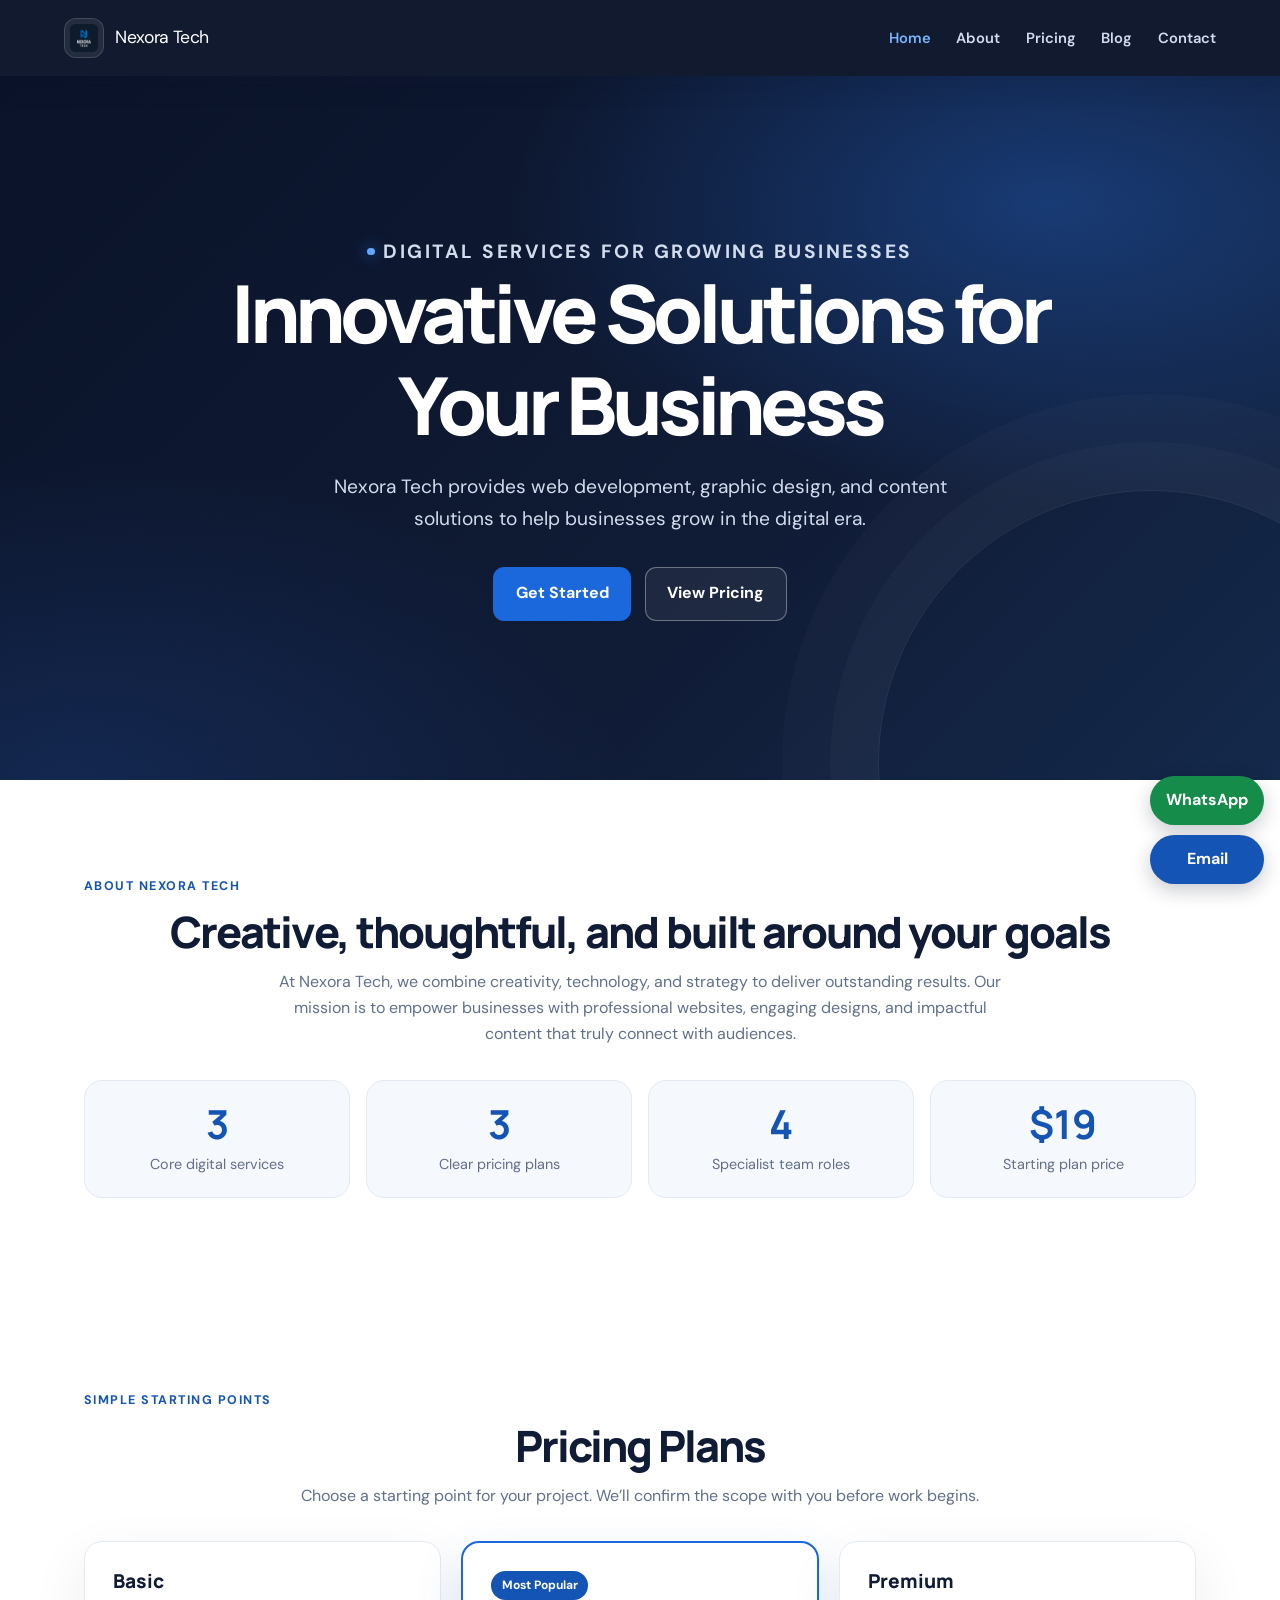
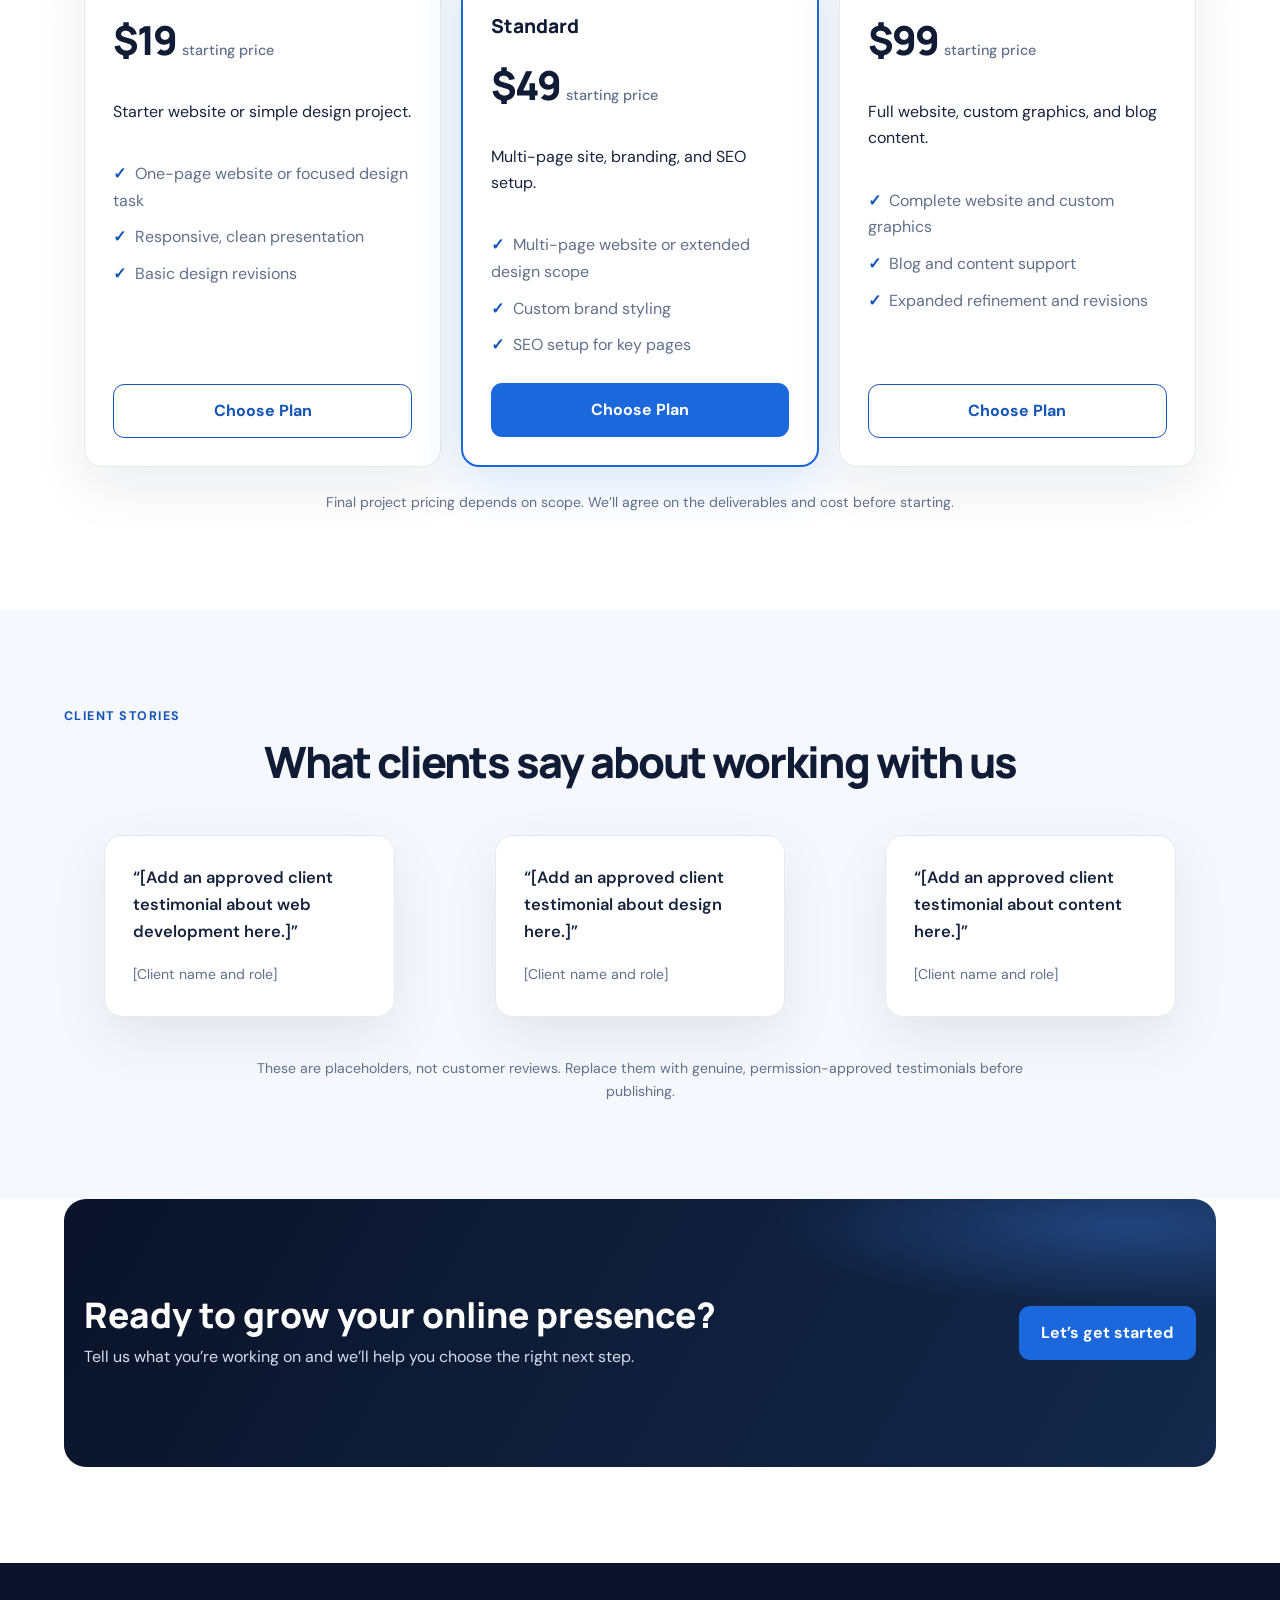
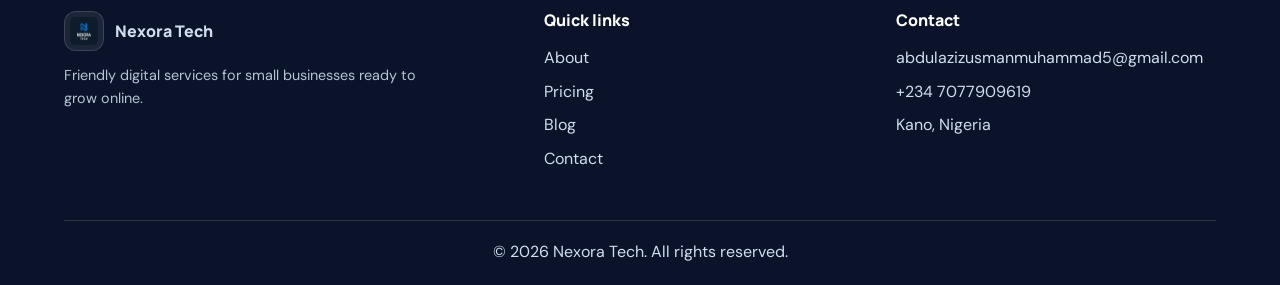
==== commit 5cb76439: "Refactor website structure and enhance contact features with pricing plans and quick contact options" ====
--- a/index.html
+++ b/index.html
@@ -24,7 +24,6 @@
       <ul>
         <li><a href="index.html" aria-current="page">Home</a></li>
         <li><a href="aboutpage.html">About</a></li>
-        <li><a href="servicespage.html">Services</a></li>
         <li><a href="pricingpage.html">Pricing</a></li>
         <li><a href="blogpage.html">Blog</a></li>
         <li><a href="contact.html">Contact</a></li>
@@ -40,7 +39,7 @@
         <p>Nexora Tech provides web development, graphic design, and content solutions to help businesses grow in the digital era.</p>
         <div class="hero-actions">
           <a href="contact.html" class="btn">Get Started</a>
-          <a href="servicespage.html" class="btn btn-secondary">View Services</a>
+          <a href="pricingpage.html" class="btn btn-secondary">View Pricing</a>
         </div>
       </div>
     </section>
@@ -55,30 +54,6 @@
         <div class="stat-card reveal"><strong>4</strong><span>Specialist team roles</span></div>
         <div class="stat-card reveal"><strong>$19</strong><span>Starting plan price</span></div>
       </div>
-    </section>
-
-    <section class="section-soft" id="services" aria-labelledby="services-title">
-      <p class="eyebrow">What we can help with</p>
-      <h2 class="section-title" id="services-title">Our Services</h2>
-      <p class="section-lead">Professional digital essentials to help your business make a strong first impression and keep growing.</p>
-      <div class="service-grid">
-        <article class="service-card reveal">
-          <span class="service-icon" aria-hidden="true">⌘</span>
-          <h3>Web Development</h3>
-          <p>Responsive, fast, and SEO-friendly websites tailored to your brand and business goals.</p>
-        </article>
-        <article class="service-card reveal">
-          <span class="service-icon" aria-hidden="true">✦</span>
-          <h3>Graphic Design</h3>
-          <p>Logos, branding, and marketing visuals that make your business stand out in a crowded market.</p>
-        </article>
-        <article class="service-card reveal">
-          <span class="service-icon" aria-hidden="true">✎</span>
-          <h3>Content &amp; Blogs</h3>
-          <p>Engaging content strategies and blogs that boost your online presence and attract customers.</p>
-        </article>
-      </div>
-      <div class="hero-actions"><a class="btn" href="servicespage.html">Explore all services</a></div>
     </section>
 
     <section id="pricing" aria-labelledby="pricing-title">
@@ -141,8 +116,8 @@
   <footer class="site-footer">
     <div class="footer-inner">
       <div><a class="footer-brand" href="index.html"><img class="brand-logo" src="com.ico" alt="">Nexora Tech</a><p>Friendly digital services for small businesses ready to grow online.</p></div>
-      <div><h2>Quick links</h2><ul class="footer-links"><li><a href="aboutpage.html">About</a></li><li><a href="servicespage.html">Services</a></li><li><a href="pricingpage.html">Pricing</a></li><li><a href="blogpage.html">Blog</a></li><li><a href="contact.html">Contact</a></li></ul></div>
-      <div><h2>Contact</h2><ul class="footer-links"><li><a href="mailto:support@nexoratech.com">support@nexoratech.com</a></li><li><a href="tel:+2348001234567">+234 800 123 4567</a></li><li>Abuja, Nigeria</li></ul></div>
+      <div><h2>Quick links</h2><ul class="footer-links"><li><a href="aboutpage.html">About</a></li><li><a href="pricingpage.html">Pricing</a></li><li><a href="blogpage.html">Blog</a></li><li><a href="contact.html">Contact</a></li></ul></div>
+      <div><h2>Contact</h2><ul class="footer-links"><li><a href="mailto:abdulazizusmanmuhammad5@gmail.com">abdulazizusmanmuhammad5@gmail.com</a></li><li><a href="tel:+2347077909619">+234 7077909619</a></li><li>Kano, Nigeria</li></ul></div>
     </div>
     <p class="copyright">&copy; <span data-current-year>2026</span> Nexora Tech. All rights reserved.</p>
   </footer>
--- a/style.css
+++ b/style.css
@@ -54,7 +54,8 @@
 button,
 a,
 input,
-textarea {
+textarea,
+select {
   font: inherit;
 }
 
@@ -408,6 +409,43 @@
   font-size: 1.2rem;
 }
 
+.payment-card {
+  max-width: 34rem;
+  margin: 2rem auto 0;
+  text-align: center;
+}
+
+.payment-account {
+  margin: 0.4rem 0 0.7rem !important;
+  color: var(--color-blue-dark) !important;
+  font-family: var(--font-heading);
+  font-size: clamp(1.8rem, 5vw, 2.5rem);
+  font-weight: 800;
+  letter-spacing: 0.04em;
+}
+
+.receipt-upload {
+  margin-top: 1.5rem;
+  padding-top: 1.25rem;
+  border-top: 1px solid var(--color-border);
+  text-align: left;
+}
+
+.receipt-upload h3 {
+  margin-bottom: 0.75rem;
+  text-align: center;
+}
+
+.receipt-upload form {
+  display: grid;
+  gap: 0.75rem;
+}
+
+.receipt-upload input[type="file"] {
+  padding: 0.55rem;
+  cursor: pointer;
+}
+
 .content-card p,
 .service-card p,
 .team-card p,
@@ -657,7 +695,8 @@
 }
 
 .form-field input,
-.form-field textarea {
+.form-field textarea,
+.form-field select {
   width: 100%;
   min-height: 3rem;
   padding: 0.8rem 0.9rem;
@@ -672,8 +711,17 @@
   resize: vertical;
 }
 
+.form-field select {
+  padding: 0.8rem 0.9rem;
+  border: 1px solid #c8d3e2;
+  border-radius: 0.65rem;
+  color: var(--color-ink);
+  background: #fff;
+}
+
 .form-field input:focus,
-.form-field textarea:focus {
+.form-field textarea:focus,
+.form-field select:focus {
   border-color: var(--color-blue);
   outline: 3px solid rgba(27, 103, 220, 0.16);
 }
@@ -687,6 +735,41 @@
   margin: 0.2rem 0 0;
   color: var(--color-muted);
   font-size: 0.85rem;
+}
+
+.floating-contact {
+  position: fixed;
+  z-index: 30;
+  right: max(1rem, env(safe-area-inset-right));
+  bottom: max(1rem, env(safe-area-inset-bottom));
+  display: grid;
+  gap: 0.65rem;
+}
+
+.floating-contact-link {
+  display: inline-flex;
+  min-height: 3rem;
+  align-items: center;
+  justify-content: center;
+  padding: 0.7rem 1rem;
+  border-radius: 999px;
+  color: #fff;
+  box-shadow: 0 0.4rem 1.2rem rgba(10, 19, 41, 0.22);
+  font-weight: 700;
+  transition: transform 180ms ease, filter 180ms ease;
+}
+
+.floating-contact-link:hover {
+  transform: translateY(-2px);
+  filter: brightness(1.08);
+}
+
+.floating-contact-whatsapp {
+  background: #168c4a;
+}
+
+.floating-contact-email {
+  background: var(--color-blue-dark);
 }
 
 .map-frame {
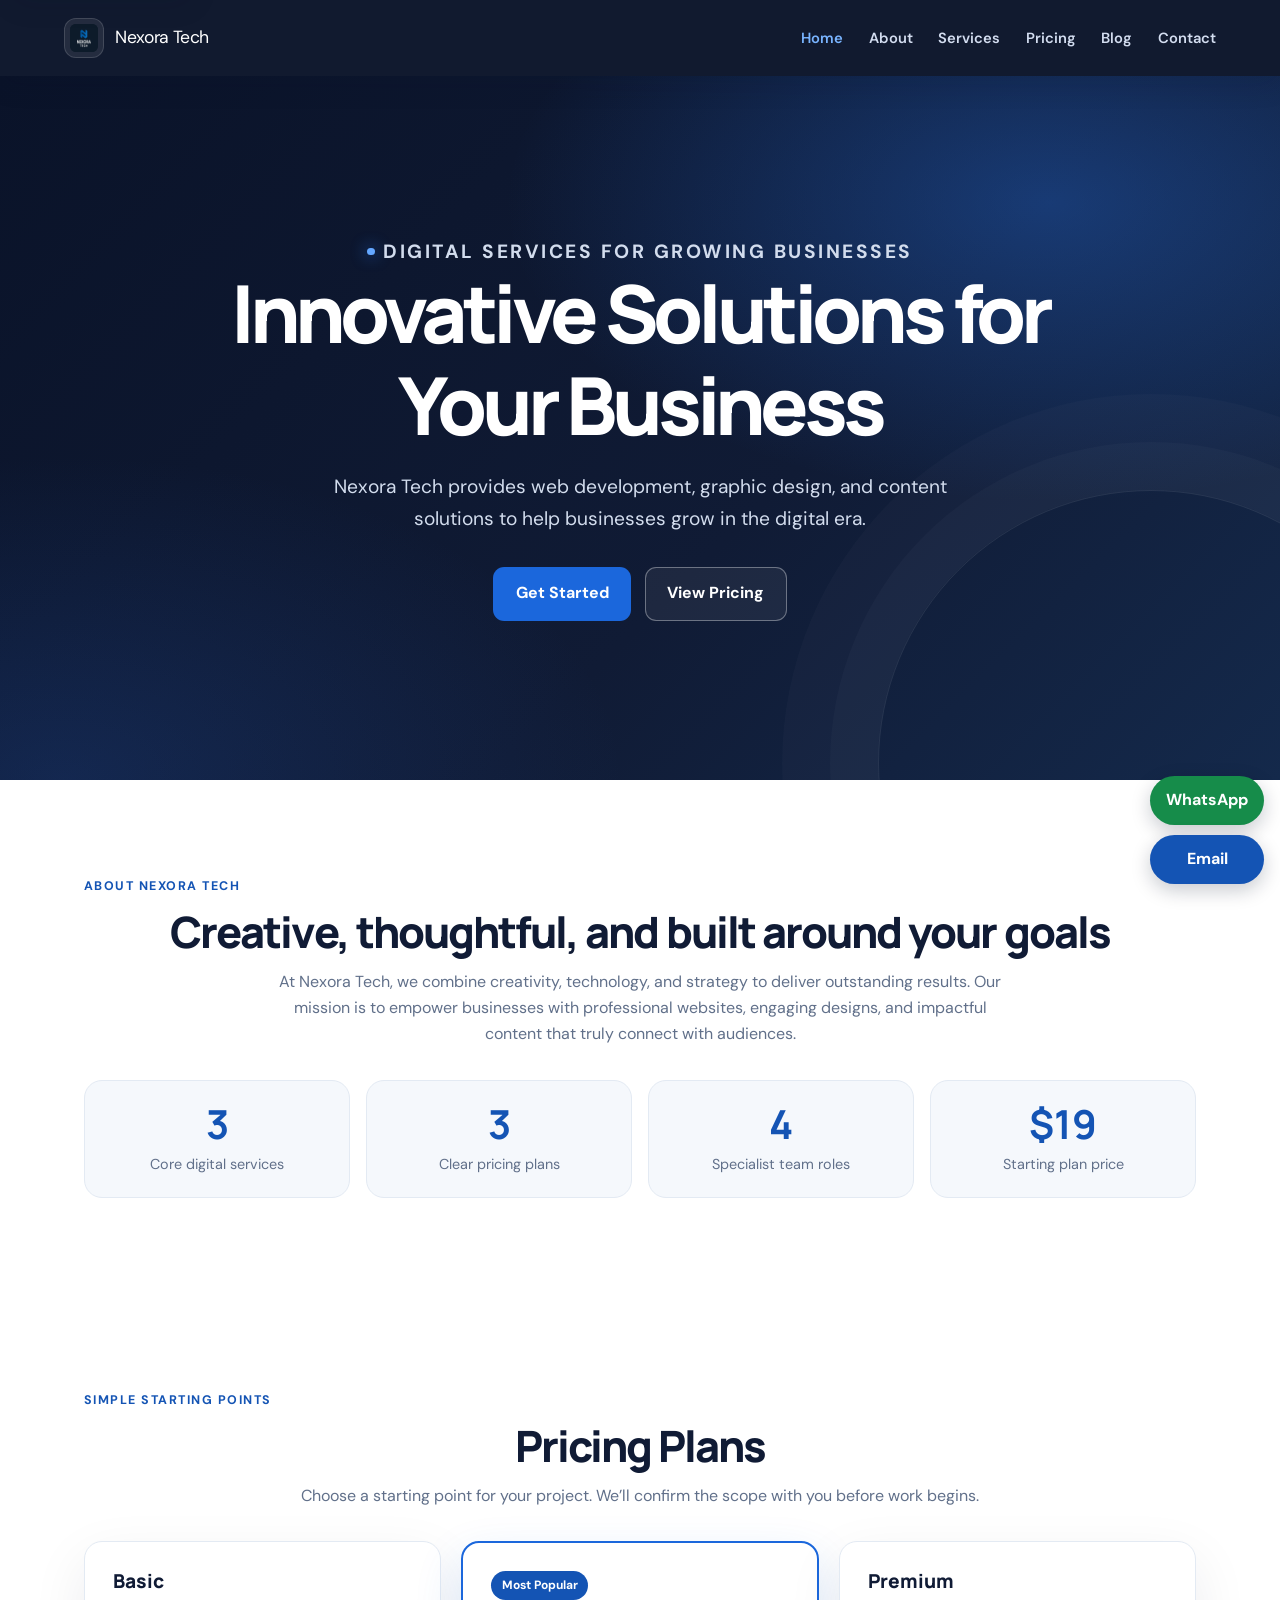
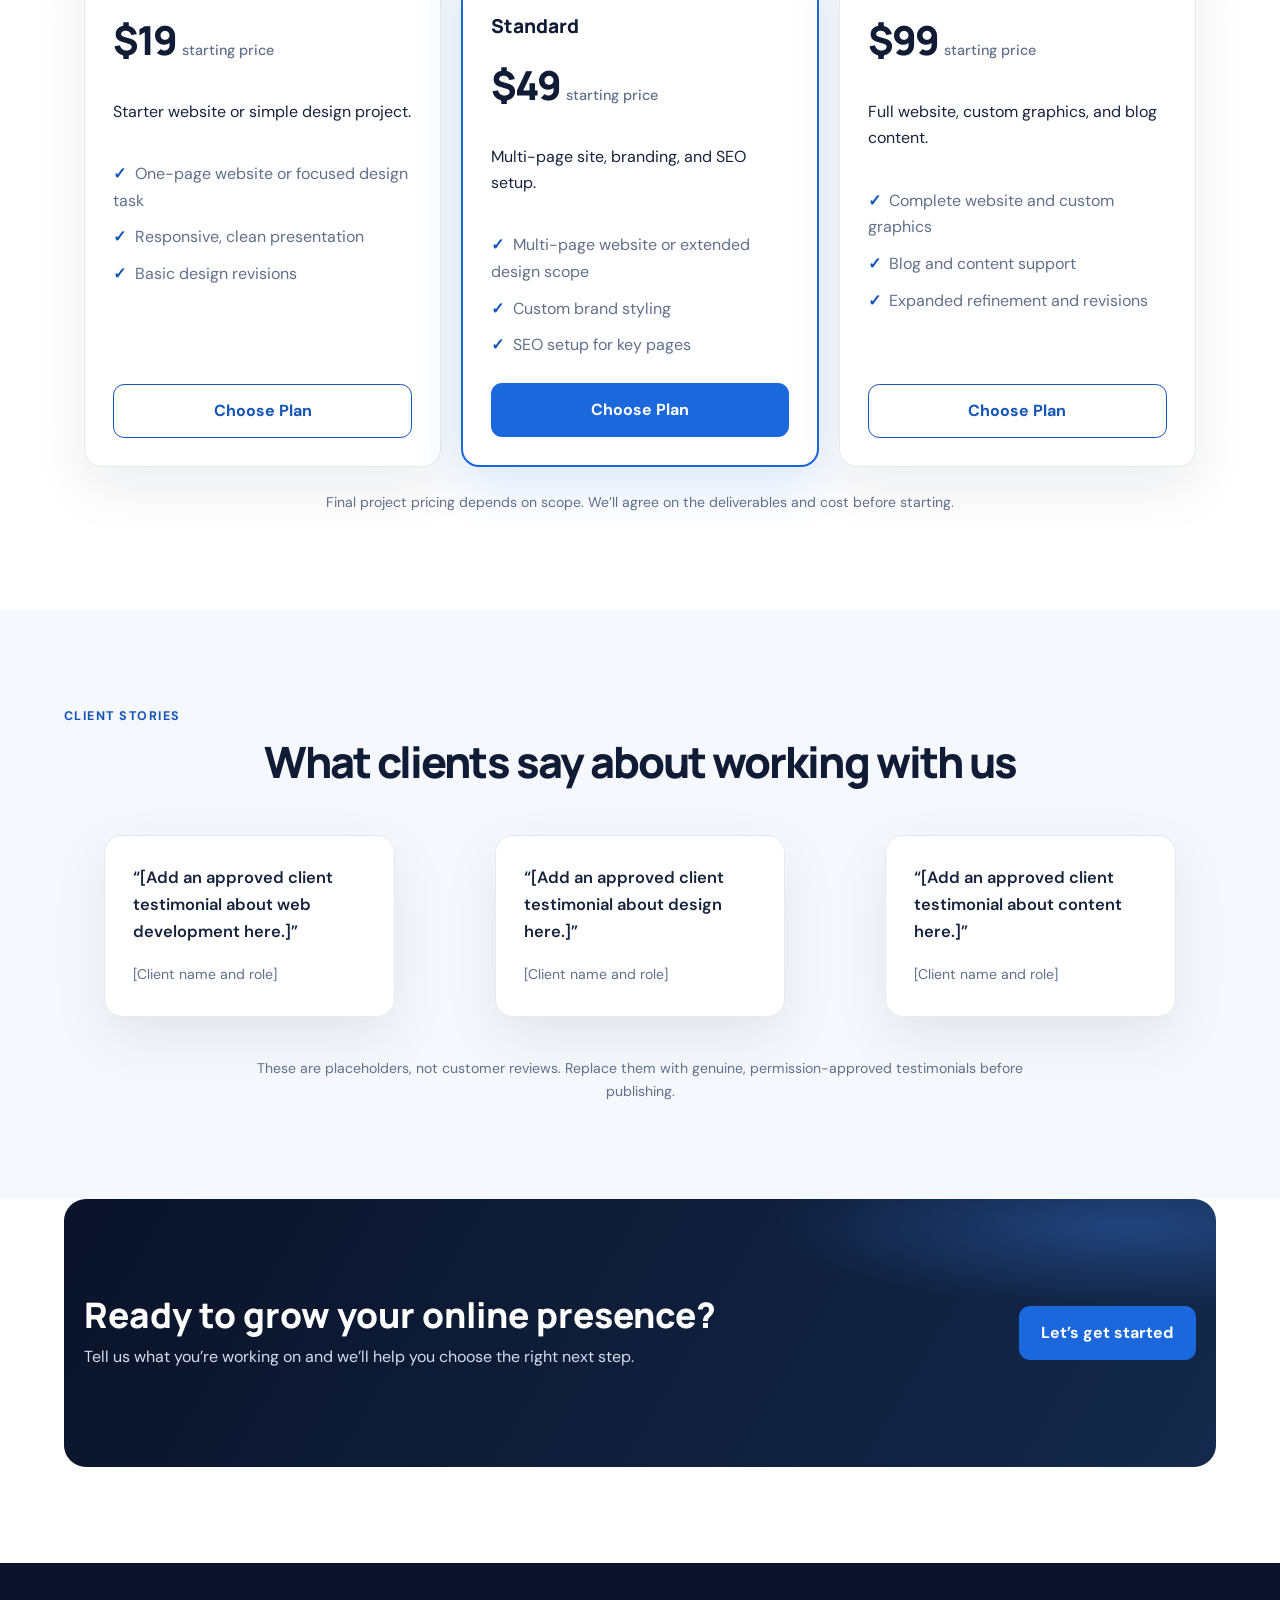
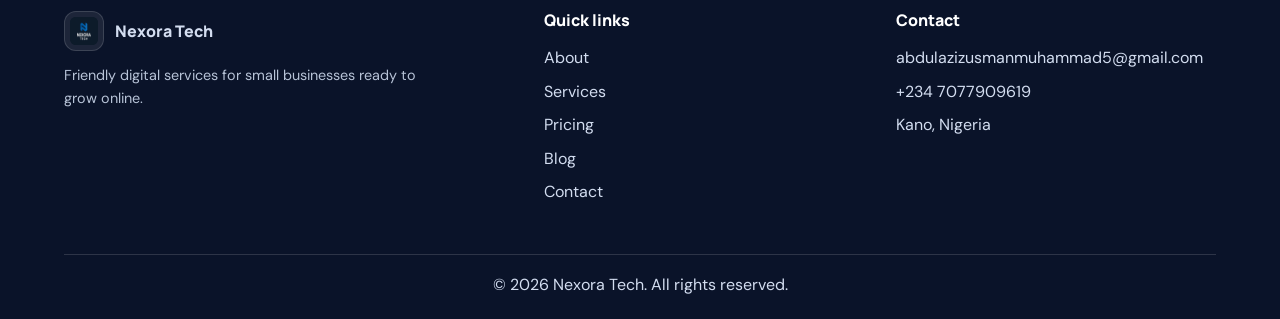
==== commit 6055c812: "Add skip links for improved accessibility and update navigation links across multiple pages" ====
--- a/index.html
+++ b/index.html
@@ -12,6 +12,7 @@
   <link rel="stylesheet" href="style.css">
 </head>
 <body>
+  <a class="skip-link" href="#main-content">Skip to main content</a>
   <header class="site-header">
     <a class="brand" href="index.html" aria-label="Nexora Tech home">
       <img class="brand-logo" src="com.ico" alt="">
@@ -24,6 +25,7 @@
       <ul>
         <li><a href="index.html" aria-current="page">Home</a></li>
         <li><a href="aboutpage.html">About</a></li>
+        <li><a href="servicespage.html">Services</a></li>
         <li><a href="pricingpage.html">Pricing</a></li>
         <li><a href="blogpage.html">Blog</a></li>
         <li><a href="contact.html">Contact</a></li>
@@ -31,7 +33,7 @@
     </nav>
   </header>
 
-  <main>
+  <main id="main-content">
     <section class="hero" aria-labelledby="hero-title">
       <div class="hero-content">
         <p class="hero-eyebrow">Digital services for growing businesses</p>
@@ -116,7 +118,7 @@
   <footer class="site-footer">
     <div class="footer-inner">
       <div><a class="footer-brand" href="index.html"><img class="brand-logo" src="com.ico" alt="">Nexora Tech</a><p>Friendly digital services for small businesses ready to grow online.</p></div>
-      <div><h2>Quick links</h2><ul class="footer-links"><li><a href="aboutpage.html">About</a></li><li><a href="pricingpage.html">Pricing</a></li><li><a href="blogpage.html">Blog</a></li><li><a href="contact.html">Contact</a></li></ul></div>
+      <div><h2>Quick links</h2><ul class="footer-links"><li><a href="aboutpage.html">About</a></li><li><a href="servicespage.html">Services</a></li><li><a href="pricingpage.html">Pricing</a></li><li><a href="blogpage.html">Blog</a></li><li><a href="contact.html">Contact</a></li></ul></div>
       <div><h2>Contact</h2><ul class="footer-links"><li><a href="mailto:abdulazizusmanmuhammad5@gmail.com">abdulazizusmanmuhammad5@gmail.com</a></li><li><a href="tel:+2347077909619">+234 7077909619</a></li><li>Kano, Nigeria</li></ul></div>
     </div>
     <p class="copyright">&copy; <span data-current-year>2026</span> Nexora Tech. All rights reserved.</p>
--- a/style.css
+++ b/style.css
@@ -75,6 +75,24 @@
   max-width: 100%;
 }
 
+.skip-link {
+  position: fixed;
+  z-index: 40;
+  top: 0.75rem;
+  left: 0.75rem;
+  padding: 0.65rem 0.9rem;
+  border-radius: 0.55rem;
+  color: #fff;
+  background: var(--color-navy-deep);
+  box-shadow: var(--shadow-nav);
+  transform: translateY(calc(-100% - 1rem));
+  transition: transform 180ms ease;
+}
+
+.skip-link:focus {
+  transform: translateY(0);
+}
+
 .site-header {
   position: sticky;
   z-index: 20;
@@ -272,13 +290,25 @@
 @media (max-width: 760px) {
   .site-header {
     min-height: 4.25rem;
+    flex-wrap: wrap;
   }
 
   .menu-toggle {
+    display: none;
+  }
+
+  .js .menu-toggle {
     display: block;
   }
 
   .site-header nav {
+    position: static;
+    display: block;
+    flex-basis: 100%;
+    padding: 0.5rem 0 1.25rem;
+  }
+
+  .js .site-header nav {
     position: absolute;
     top: 100%;
     right: 0;
@@ -289,7 +319,7 @@
     box-shadow: var(--shadow-nav);
   }
 
-  .site-header.menu-open nav {
+  .js .site-header.menu-open nav {
     display: block;
   }
 
@@ -303,7 +333,6 @@
     display: block;
     padding: 0.65rem 0;
   }
-
   .hero {
     min-height: max(37rem, min(42rem, calc(100svh - 4.25rem)));
     padding: 4rem 1.25rem;
